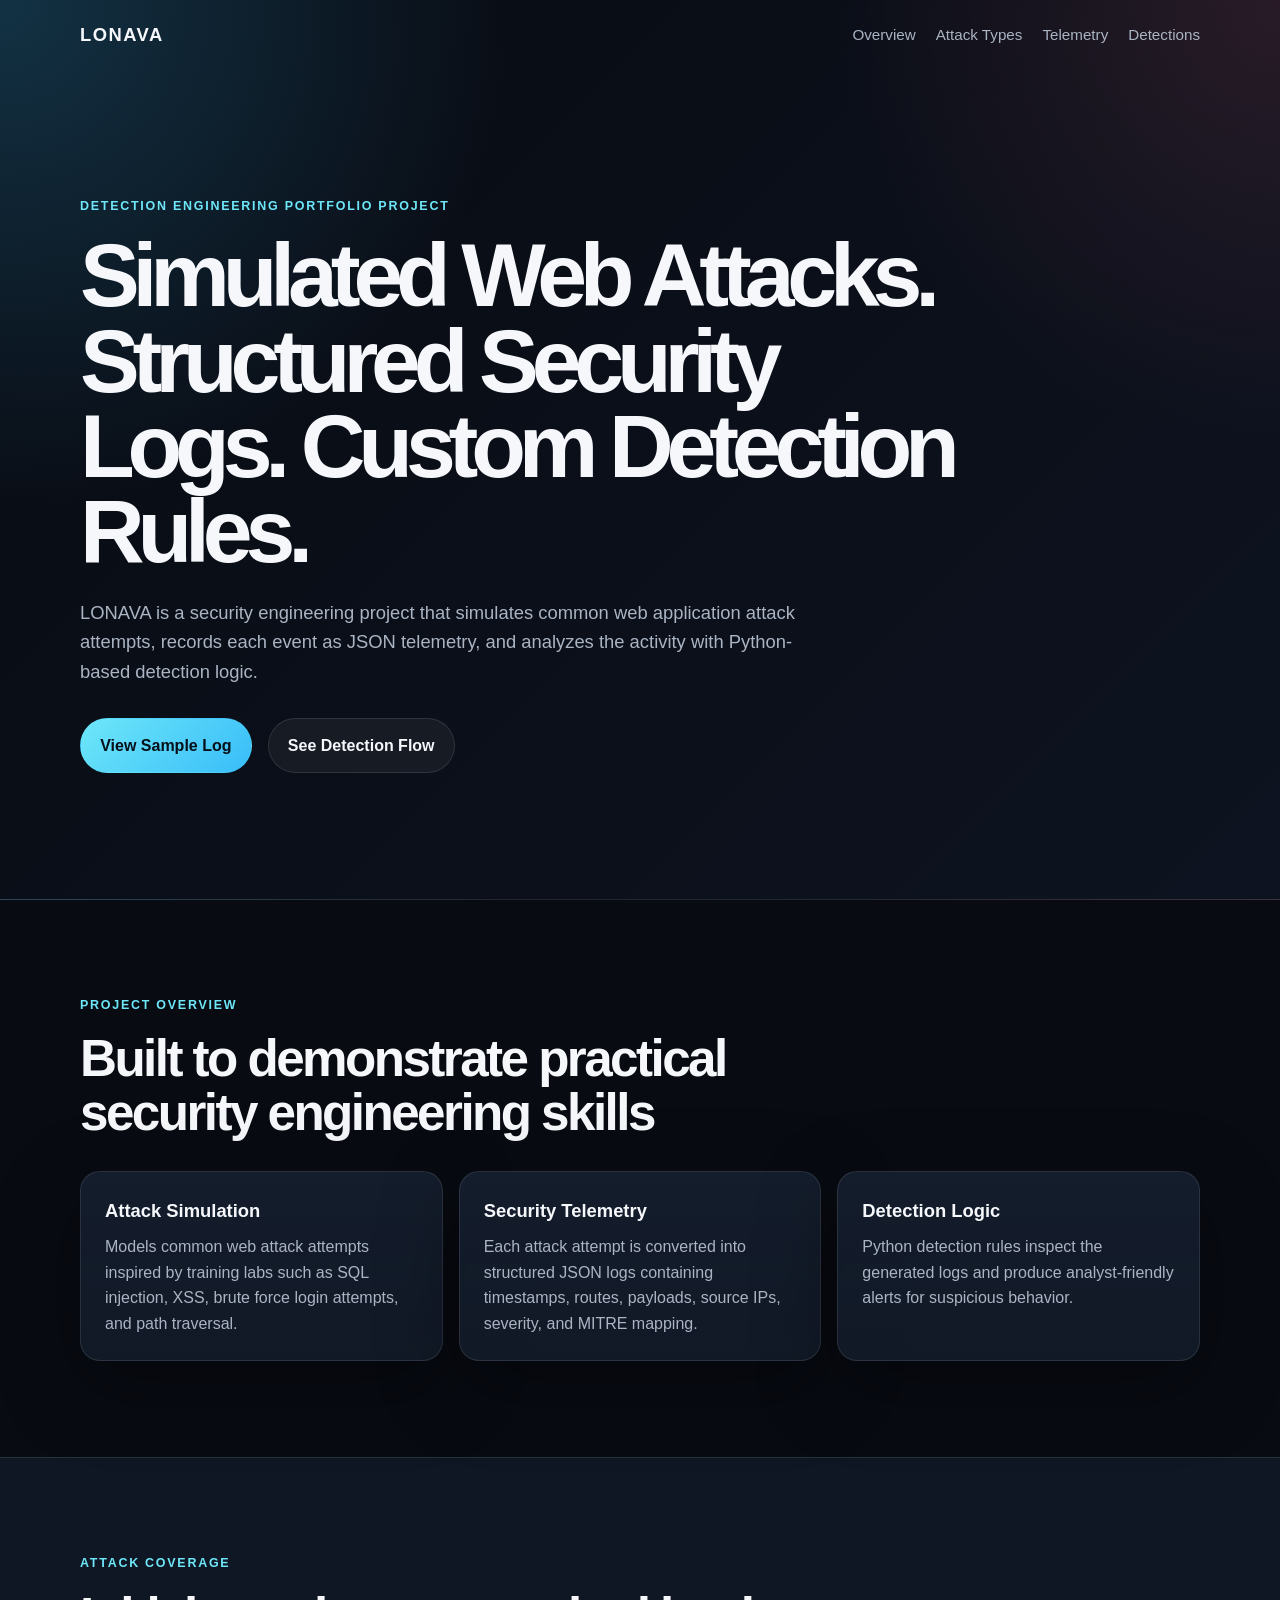
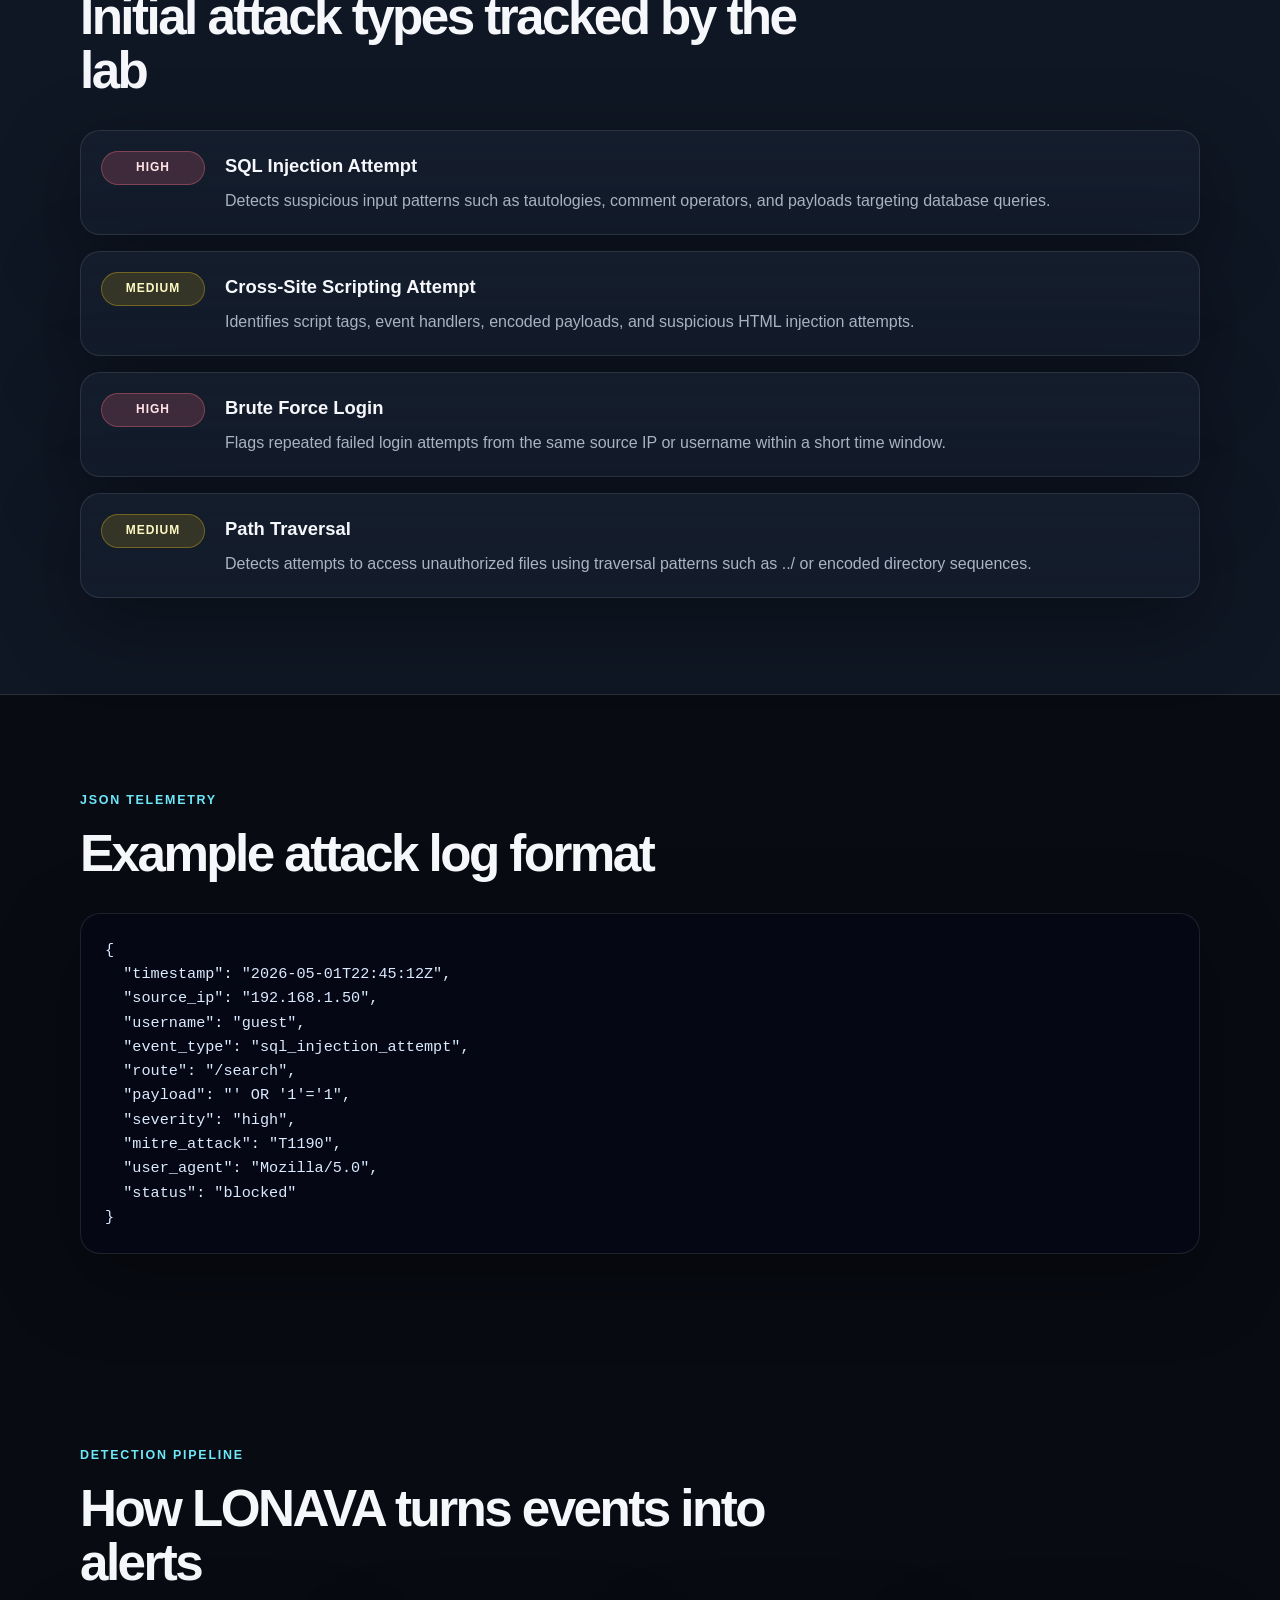
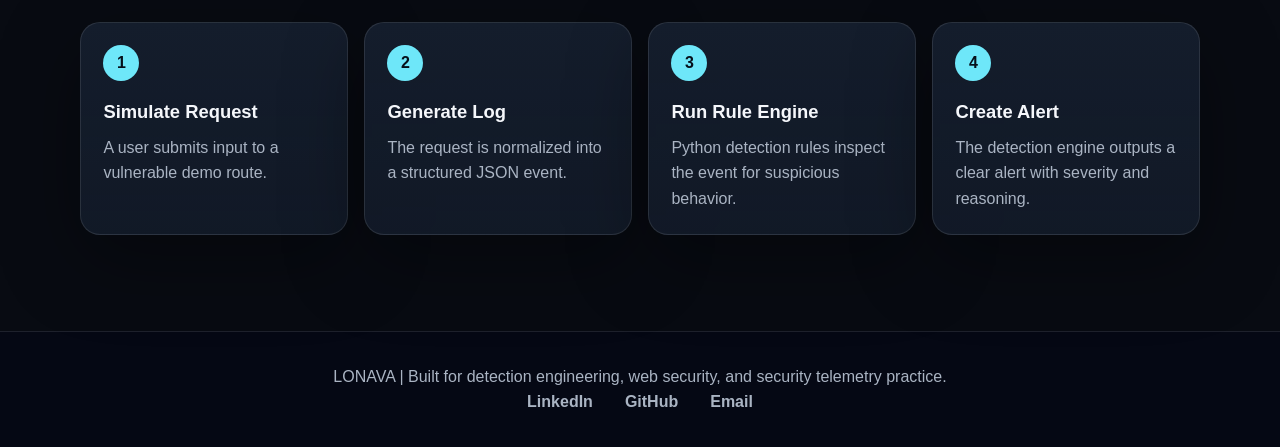
==== index.html @ 8aa750da "feat: Add attack vector page structure" ====
<!DOCTYPE html>
<html lang="en">
<head>
  <meta charset="UTF-8" />
  <meta name="viewport" content="width=device-width, initial-scale=1.0" />
  <title>LONAVA</title>
  <link rel="stylesheet" href="style.css" />
</head>
<body>
  <header class="site-header">
    <nav class="navbar">
      <div class="logo">LONAVA</div>
      <div class="nav-links">
        <a href="#overview">Overview</a>
        <div class="dropdown">
          <span class="dropdown-toggle">Attack Types</span>

          <div class="dropdown-menu">
            <a href="attacks/sql-injection.html">SQL Injection</a>
            <a href="attacks/xss.html">XSS</a>
            <a href="attacks/brute-force.html">Brute Force</a>
            <a href="attacks/path-traversal.html">Path Traversal</a>
          </div>
        </div>
        <a href="#telemetry">Telemetry</a>
        <a href="#detections">Detections</a>
      </div>
    </nav>

    <section class="hero">
      <p class="eyebrow">Detection Engineering Portfolio Project</p>
      <h1>Simulated Web Attacks. Structured Security Logs. Custom Detection Rules.</h1>
      <p class="hero-text">
        LONAVA is a security engineering project that simulates common web application attack attempts,
        records each event as JSON telemetry, and analyzes the activity with Python-based detection logic.
      </p>
      <div class="hero-buttons">
        <a class="button primary" href="#telemetry">View Sample Log</a>
        <a class="button secondary" href="#detections">See Detection Flow</a>
      </div>
    </section>
  </header>

  <main>
    <section id="overview" class="section">
      <div class="section-heading">
        <p class="eyebrow">Project Overview</p>
        <h2>Built to demonstrate practical security engineering skills</h2>
      </div>
      <div class="card-grid three-columns">
        <article class="card">
          <h3>Attack Simulation</h3>
          <p>Models common web attack attempts inspired by training labs such as SQL injection, XSS, brute force login attempts, and path traversal.</p>
        </article>
        <article class="card">
          <h3>Security Telemetry</h3>
          <p>Each attack attempt is converted into structured JSON logs containing timestamps, routes, payloads, source IPs, severity, and MITRE mapping.</p>
        </article>
        <article class="card">
          <h3>Detection Logic</h3>
          <p>Python detection rules inspect the generated logs and produce analyst-friendly alerts for suspicious behavior.</p>
        </article>
      </div>
    </section>

    <section id="attacks" class="section dark-section">
      <div class="section-heading">
        <p class="eyebrow">Attack Coverage</p>
        <h2>Initial attack types tracked by the lab</h2>
      </div>
      <div class="attack-list">
        <div class="attack-item">
          <span class="severity high">High</span>
          <div>
            <h3>SQL Injection Attempt</h3>
            <p>Detects suspicious input patterns such as tautologies, comment operators, and payloads targeting database queries.</p>
          </div>
        </div>
        <div class="attack-item">
          <span class="severity medium">Medium</span>
          <div>
            <h3>Cross-Site Scripting Attempt</h3>
            <p>Identifies script tags, event handlers, encoded payloads, and suspicious HTML injection attempts.</p>
          </div>
        </div>
        <div class="attack-item">
          <span class="severity high">High</span>
          <div>
            <h3>Brute Force Login</h3>
            <p>Flags repeated failed login attempts from the same source IP or username within a short time window.</p>
          </div>
        </div>
        <div class="attack-item">
          <span class="severity medium">Medium</span>
          <div>
            <h3>Path Traversal</h3>
            <p>Detects attempts to access unauthorized files using traversal patterns such as ../ or encoded directory sequences.</p>
          </div>
        </div>
      </div>
    </section>

    <section id="telemetry" class="section">
      <div class="section-heading">
        <p class="eyebrow">JSON Telemetry</p>
        <h2>Example attack log format</h2>
      </div>
      <pre class="code-block"><code>{
  "timestamp": "2026-05-01T22:45:12Z",
  "source_ip": "192.168.1.50",
  "username": "guest",
  "event_type": "sql_injection_attempt",
  "route": "/search",
  "payload": "' OR '1'='1",
  "severity": "high",
  "mitre_attack": "T1190",
  "user_agent": "Mozilla/5.0",
  "status": "blocked"
}</code></pre>
    </section>

    <section id="detections" class="section">
      <div class="section-heading">
        <p class="eyebrow">Detection Pipeline</p>
        <h2>How LONAVA turns events into alerts</h2>
      </div>
      <div class="pipeline">
        <div class="pipeline-step">
          <span>1</span>
          <h3>Simulate Request</h3>
          <p>A user submits input to a vulnerable demo route.</p>
        </div>
        <div class="pipeline-step">
          <span>2</span>
          <h3>Generate Log</h3>
          <p>The request is normalized into a structured JSON event.</p>
        </div>
        <div class="pipeline-step">
          <span>3</span>
          <h3>Run Rule Engine</h3>
          <p>Python detection rules inspect the event for suspicious behavior.</p>
        </div>
        <div class="pipeline-step">
          <span>4</span>
          <h3>Create Alert</h3>
          <p>The detection engine outputs a clear alert with severity and reasoning.</p>
        </div>
      </div>
    </section>
  </main>

  <footer class="footer">
    <p>LONAVA | Built for detection engineering, web security, and security telemetry practice.</p>

        <div class="footer-links">
      <a href="https://www.linkedin.com/in/pj-james/" target="_blank">LinkedIn</a>
      <a href="https://github.com/PJMSCode" target="_blank">GitHub</a>
      <a href="mailto:pjames.csec@gmial.com">Email</a>
  </footer>
</body>

</html>
---- style.css ----
/*
  LONAVA GitHub Pages Stylesheet
  This file controls the visual design for the static project website.
  Place this file in the same folder as index.html and name it style.css.
*/

:root {
  --bg-main: #080b12;
  --bg-section: #0f1724;
  --bg-card: #141d2c;
  --bg-card-soft: #192437;
  --text-main: #f5f7fb;
  --text-muted: #aab4c3;
  --accent: #6ee7f9;
  --accent-strong: #38bdf8;
  --danger: #fb7185;
  --warning: #facc15;
  --success: #4ade80;
  --border: rgba(255, 255, 255, 0.1);
  --shadow: 0 24px 80px rgba(0, 0, 0, 0.35);
}

* {
  box-sizing: border-box;
  margin: 0;
  padding: 0;
}

html {
  scroll-behavior: smooth;
}

body {
  font-family: Inter, Arial, sans-serif;
  background: var(--bg-main);
  color: var(--text-main);
  line-height: 1.6;
}

a {
  color: inherit;
  text-decoration: none;
}

.site-header {
  min-height: 100vh;
  background:
    radial-gradient(circle at top left, rgba(56, 189, 248, 0.22), transparent 32rem),
    radial-gradient(circle at top right, rgba(251, 113, 133, 0.12), transparent 28rem),
    linear-gradient(135deg, #080b12 0%, #0d1320 100%);
  border-bottom: 1px solid var(--border);
}

.navbar {
  width: min(1120px, calc(100% - 2rem));
  margin: 0 auto;
  padding: 1.25rem 0;
  display: flex;
  align-items: center;
  justify-content: space-between;
}

.logo {
  font-size: 1.15rem;
  font-weight: 800;
  letter-spacing: 0.08em;
}

.nav-links {
  display: flex;
  gap: 1.25rem;
  color: var(--text-muted);
  font-size: 0.95rem;
}

.nav-links a {
  transition: color 0.2s ease;
}

.nav-links a:hover {
  color: var(--accent);
}

/* Dropdown container */
.dropdown {
  position: relative;
  cursor: pointer;
}

/* The visible text */
.dropdown-toggle {
  color: var(--text-muted);
  font-size: 0.95rem;
  transition: color 0.2s ease;
}

.dropdown:hover .dropdown-toggle {
  color: var(--accent);
}

/* Hidden menu */
.dropdown-menu {
  position: absolute;
  top: 120%;
  left: 0;
  background: var(--bg-card);
  border: 1px solid var(--border);
  border-radius: 0.75rem;
  box-shadow: var(--shadow);
  padding: 0.5rem 0;
  min-width: 200px;

  opacity: 0;
  pointer-events: none;
  transform: translateY(10px);
  transition: all 0.2s ease;
}

/* Show on hover */
.dropdown:hover .dropdown-menu {
  opacity: 1;
  pointer-events: auto;
  transform: translateY(0);
}

/* Links inside dropdown */
.dropdown-menu a {
  display: block;
  padding: 0.6rem 1rem;
  color: var(--text-muted);
  transition: background 0.2s ease, color 0.2s ease;
}

.dropdown-menu a:hover {
  background: var(--bg-card-soft);
  color: var(--accent);
}

.hero {
  width: min(1120px, calc(100% - 2rem));
  margin: 0 auto;
  padding: 8rem 0 6rem;
}

.eyebrow {
  color: var(--accent);
  font-weight: 700;
  text-transform: uppercase;
  letter-spacing: 0.14em;
  font-size: 0.78rem;
  margin-bottom: 1rem;
}

h1 {
  max-width: 900px;
  font-size: clamp(2.7rem, 7vw, 5.8rem);
  line-height: 0.95;
  letter-spacing: -0.08em;
  margin-bottom: 1.5rem;
}

h2 {
  font-size: clamp(2rem, 4vw, 3.2rem);
  line-height: 1.05;
  letter-spacing: -0.05em;
}

h3 {
  font-size: 1.15rem;
  margin-bottom: 0.5rem;
}

.hero-text {
  max-width: 720px;
  color: var(--text-muted);
  font-size: 1.15rem;
  margin-bottom: 2rem;
}

.hero-buttons {
  display: flex;
  flex-wrap: wrap;
  gap: 1rem;
}

.button {
  display: inline-flex;
  align-items: center;
  justify-content: center;
  min-height: 3rem;
  padding: 0.85rem 1.2rem;
  border-radius: 999px;
  font-weight: 700;
  border: 1px solid var(--border);
  transition: transform 0.2s ease, border-color 0.2s ease, background 0.2s ease;
}

.button:hover {
  transform: translateY(-2px);
}

.button.primary {
  color: #06101a;
  background: linear-gradient(135deg, var(--accent), var(--accent-strong));
  border-color: transparent;
}

.button.secondary {
  color: var(--text-main);
  background: rgba(255, 255, 255, 0.05);
}

.section {
  width: min(1120px, calc(100% - 2rem));
  margin: 0 auto;
  padding: 6rem 0;
}

.dark-section {
  width: 100%;
  padding-left: max(1rem, calc((100% - 1120px) / 2));
  padding-right: max(1rem, calc((100% - 1120px) / 2));
  background: var(--bg-section);
  border-top: 1px solid var(--border);
  border-bottom: 1px solid var(--border);
}

.section-heading {
  max-width: 760px;
  margin-bottom: 2rem;
}

.card-grid {
  display: grid;
  gap: 1rem;
}

.three-columns {
  grid-template-columns: repeat(3, 1fr);
}

.card,
.attack-item,
.pipeline-step,
.code-block {
  background: linear-gradient(180deg, var(--bg-card), rgba(20, 29, 44, 0.8));
  border: 1px solid var(--border);
  border-radius: 1.25rem;
  box-shadow: var(--shadow);
}

.card {
  padding: 1.5rem;
}

.card p,
.attack-item p,
.pipeline-step p {
  color: var(--text-muted);
}

.attack-list {
  display: grid;
  gap: 1rem;
}

.attack-item {
  display: grid;
  grid-template-columns: 6.5rem 1fr;
  gap: 1.25rem;
  align-items: start;
  padding: 1.25rem;
}

.severity {
  display: inline-flex;
  align-items: center;
  justify-content: center;
  border-radius: 999px;
  padding: 0.4rem 0.75rem;
  font-size: 0.75rem;
  font-weight: 800;
  text-transform: uppercase;
  letter-spacing: 0.08em;
}

.severity.high {
  color: #ffe4e6;
  background: rgba(251, 113, 133, 0.18);
  border: 1px solid rgba(251, 113, 133, 0.35);
}

.severity.medium {
  color: #fef9c3;
  background: rgba(250, 204, 21, 0.14);
  border: 1px solid rgba(250, 204, 21, 0.32);
}

.code-block {
  overflow-x: auto;
  padding: 1.5rem;
  color: #dbeafe;
  background: #050814;
}

.code-block code {
  font-family: Consolas, Monaco, monospace;
  font-size: 0.95rem;
}

.pipeline {
  display: grid;
  grid-template-columns: repeat(4, 1fr);
  gap: 1rem;
}

.pipeline-step {
  padding: 1.4rem;
}

.pipeline-step span {
  display: inline-flex;
  align-items: center;
  justify-content: center;
  width: 2.25rem;
  height: 2.25rem;
  margin-bottom: 1rem;
  border-radius: 50%;
  color: #06101a;
  background: var(--accent);
  font-weight: 900;
}

.footer {
  border-top: 1px solid var(--border);
  color: var(--text-muted);
  text-align: center;
  padding: 2rem 1rem;
  background: #050814;
}

.footer-content {
  display: flex;
  flex-direction: column;
  align-items: center;
  justify-content: center;
  gap: 1rem;
}

.footer-links {
  display: flex;
  text-align: center;
  justify-content: center;
  align-items: center;
  gap: 2rem;
  width: 100%;
}

.footer-links a {
  color: var(--text-muted);
  font-weight: 600;
  transition: color 0.2s ease;
}

.footer-links a:hover {
  color: var(--accent);
}

@media (max-width: 900px) {
  .three-columns,
  .pipeline {
    grid-template-columns: 1fr 1fr;
  }

  .hero {
    padding-top: 5rem;
  }
}

@media (max-width: 640px) {
  .navbar {
    align-items: flex-start;
    flex-direction: column;
    gap: 1rem;
  }

  .nav-links {
    flex-wrap: wrap;
  }

  .three-columns,
  .pipeline {
    grid-template-columns: 1fr;
  }

  .attack-item {
    grid-template-columns: 1fr;
  }

  h1 {
    letter-spacing: -0.05em;
  }
}
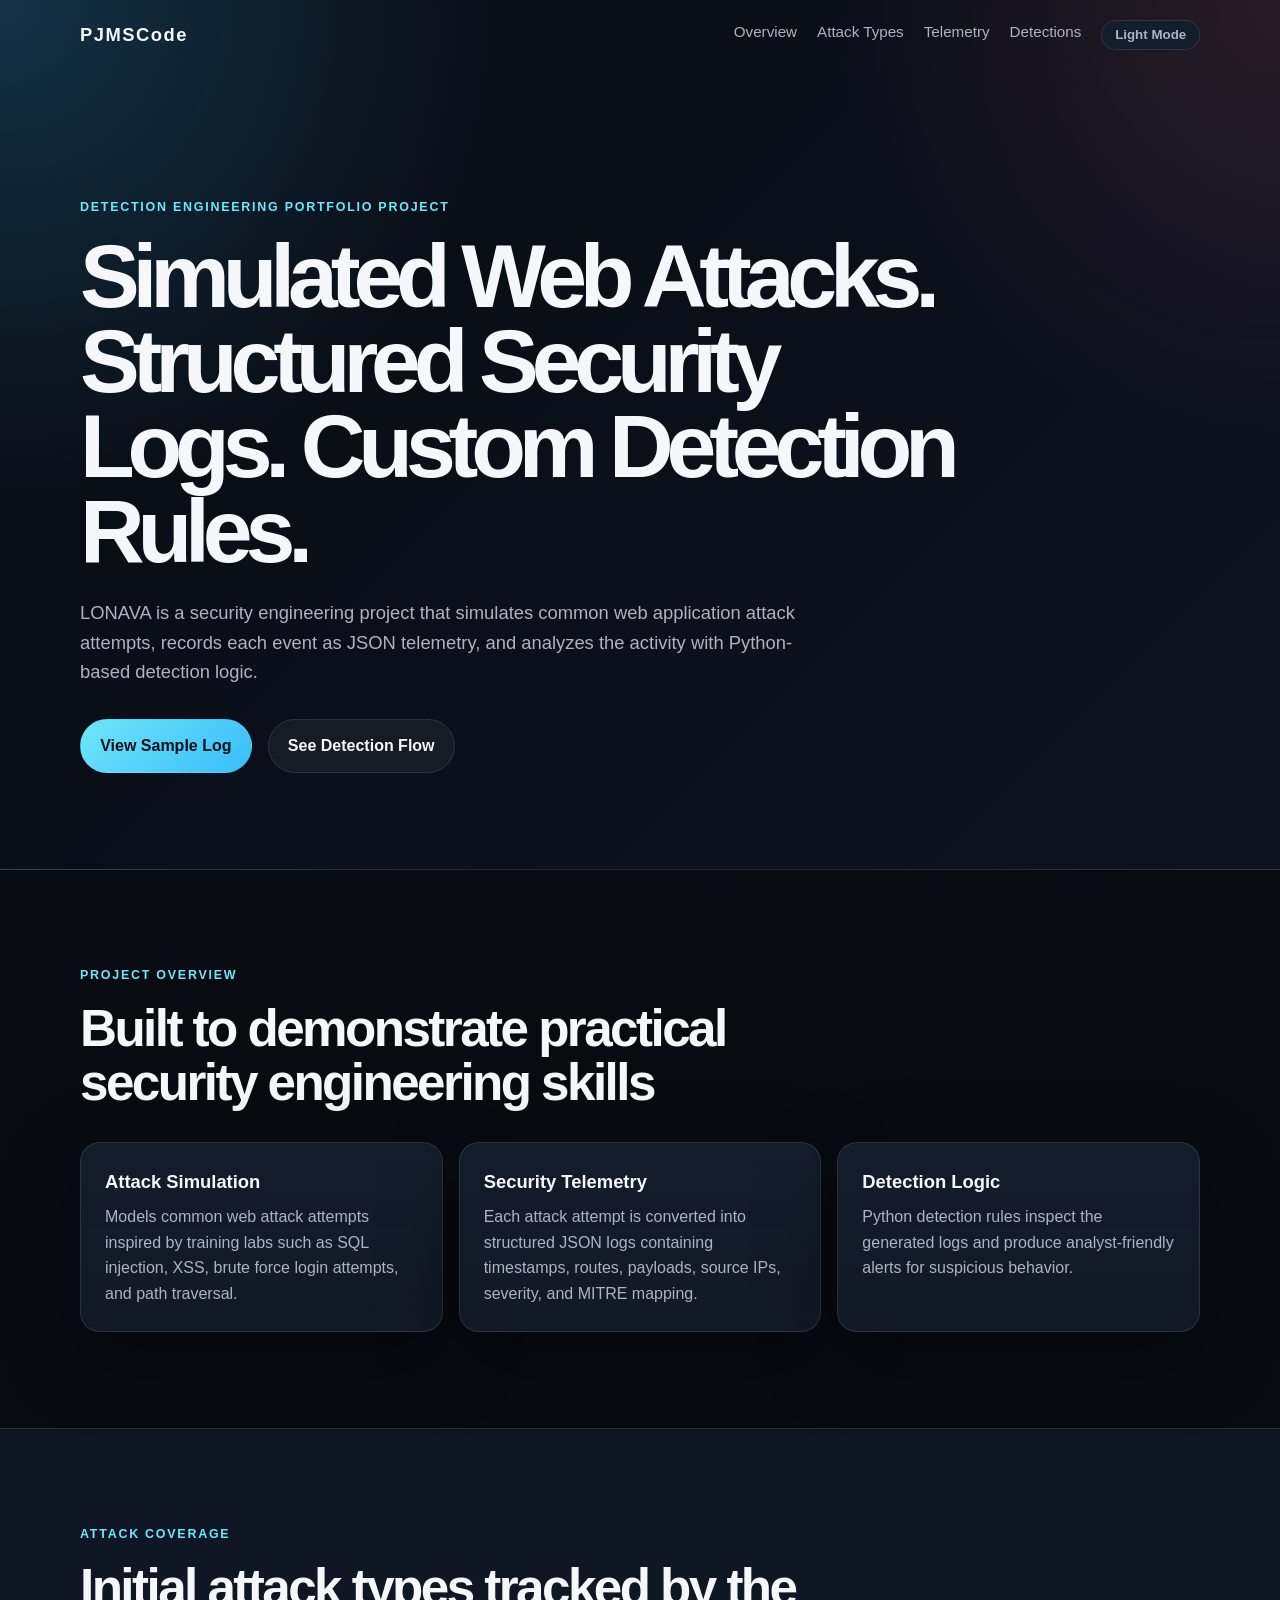
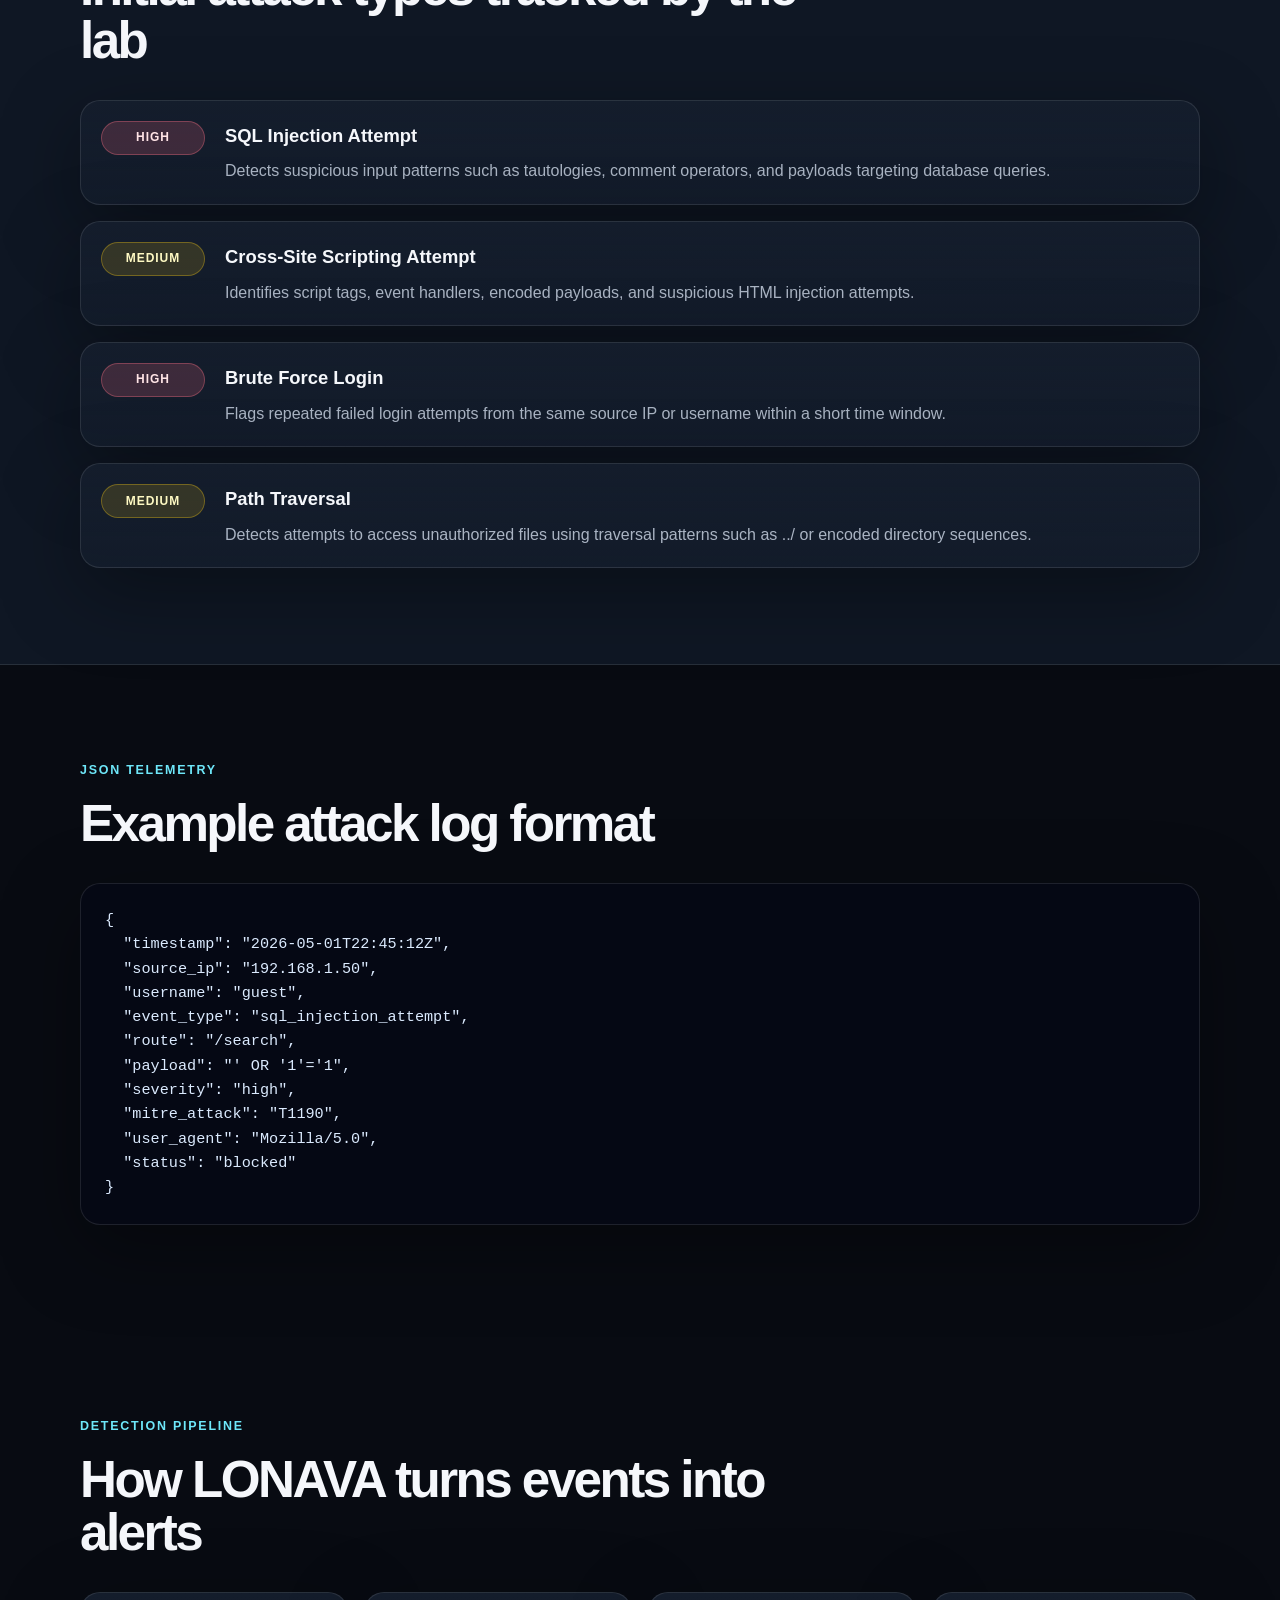
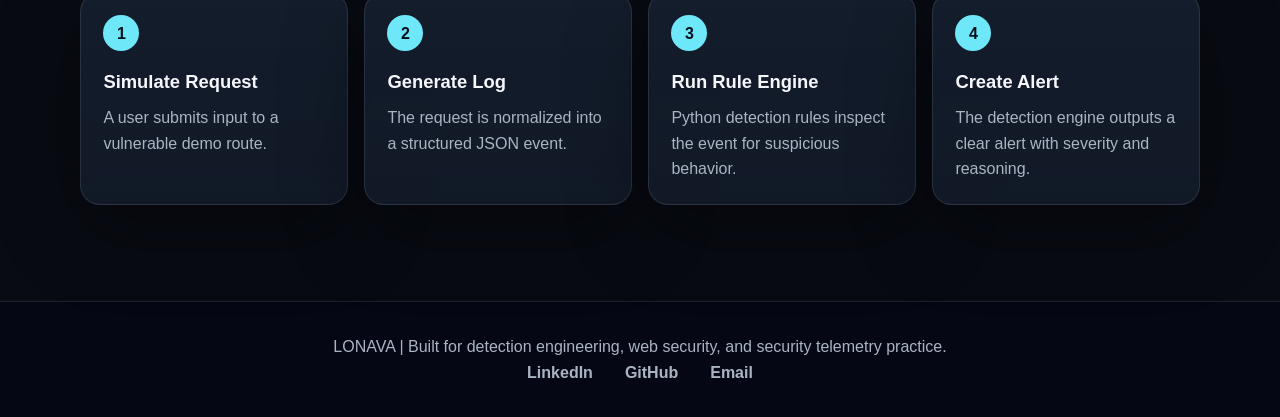
==== commit edd13df2: "Feat: light mode added fix: name change" ====
--- a/index.html
+++ b/index.html
@@ -3,13 +3,13 @@
 <head>
   <meta charset="UTF-8" />
   <meta name="viewport" content="width=device-width, initial-scale=1.0" />
-  <title>LONAVA</title>
+  <title>PJMSCode</title>
   <link rel="stylesheet" href="style.css" />
 </head>
 <body>
   <header class="site-header">
     <nav class="navbar">
-      <div class="logo">LONAVA</div>
+      <div class="logo">PJMSCode</div>
       <div class="nav-links">
         <a href="#overview">Overview</a>
         <div class="dropdown">
@@ -24,6 +24,10 @@
         </div>
         <a href="#telemetry">Telemetry</a>
         <a href="#detections">Detections</a>
+
+        <button id="theme-toggle" class="theme-toggle" type="button">
+          Light Mode
+        </button>
       </div>
     </nav>
 
@@ -157,6 +161,8 @@
       <a href="https://github.com/PJMSCode" target="_blank">GitHub</a>
       <a href="mailto:pjames.csec@gmial.com">Email</a>
   </footer>
+
+  <script src="js/theme-toggle.js"></script>
 </body>
 
 </html>
--- a/style.css
+++ b/style.css
@@ -43,7 +43,6 @@
 }
 
 .site-header {
-  min-height: 100vh;
   background:
     radial-gradient(circle at top left, rgba(56, 189, 248, 0.22), transparent 32rem),
     radial-gradient(circle at top right, rgba(251, 113, 133, 0.12), transparent 28rem),
@@ -134,6 +133,132 @@
 .dropdown-menu a:hover {
   background: var(--bg-card-soft);
   color: var(--accent);
+}
+
+.lab-form {
+  margin-top: 1.5rem;
+}
+
+.lab-form label {
+  display: block;
+  margin-bottom: 0.5rem;
+  color: var(--text-main);
+  font-weight: 700;
+}
+
+.lab-input-row {
+  display: flex;
+  gap: 1rem;
+}
+
+.lab-input-row input {
+  flex: 1;
+  padding: 0.9rem 1rem;
+  border-radius: 999px;
+  border: 1px solid var(--border);
+  background: #050814;
+  color: var(--text-main);
+}
+
+.lab-results {
+  display: grid;
+  grid-template-columns: 1fr 1.4fr;
+  gap: 1rem;
+  margin-top: 1.5rem;
+}
+
+.result-card {
+  padding: 1.25rem;
+  border: 1px solid var(--border);
+  border-radius: 1rem;
+  background: var(--bg-card);
+}
+
+.lab-results {
+  display: flex;
+  flex-direction: column;
+  gap: 1rem;
+  margin-top: 1.5rem;
+}
+
+.result-card {
+  padding: 1.25rem;
+  border: 1px solid var(--border);
+  border-radius: 1rem;
+  background: var(--bg-card);
+}
+
+.result-card:first-child {
+  max-height: 32rem;
+  overflow-y: auto;
+}
+
+.fake-query {
+  margin: 1rem 0;
+  padding: 0.85rem 1rem;
+  border-radius: 0.75rem;
+  background: #050814;
+  color: #dbeafe;
+  font-family: Consolas, Monaco, monospace;
+  font-size: 0.9rem;
+  overflow-x: auto;
+}
+
+.sql-output {
+  margin-top: 1rem;
+  overflow-x: auto;
+}
+
+.sql-table-name {
+  color: var(--accent);
+  font-weight: 700;
+  margin-bottom: 0.5rem;
+}
+
+.sql-output table {
+  width: 100%;
+  border-collapse: collapse;
+  font-size: 0.9rem;
+}
+
+.sql-output th,
+.sql-output td {
+  padding: 0.75rem;
+  border: 1px solid var(--border);
+  text-align: left;
+}
+
+.sql-output th {
+  color: var(--accent);
+  background: #050814;
+}
+
+.sql-output td {
+  color: var(--text-muted);
+}
+
+.vulnerable-response {
+  padding: 1rem;
+  border: 1px solid rgba(251, 113, 133, 0.35);
+  border-radius: 1rem;
+  background: rgba(251, 113, 133, 0.08);
+}
+
+.vulnerable-response h3 {
+  color: var(--danger);
+}
+
+.mini-code {
+  margin-top: 0.75rem;
+  box-shadow: none;
+}
+
+@media (max-width: 700px) {
+  .lab-input-row,
+  .lab-results {
+    grid-template-columns: 1fr;
+    flex-direction: column;
+  }
 }
 
 .hero {
@@ -271,6 +396,7 @@
   align-items: start;
   padding: 1.25rem;
 }
+
 
 .severity {
   display: inline-flex;
@@ -366,6 +492,39 @@
   color: var(--accent);
 }
 
+.interactive-log {
+  display: grid;
+  grid-template-columns: 1.4fr 1fr;
+  gap: 1rem;
+}
+
+.log-field {
+  color: var(--accent);
+  cursor: pointer;
+  transition: color 0.2s ease;
+}
+
+.log-field:hover {
+  color: white;
+}
+
+.log-explainer {
+  padding: 1rem;
+  border: 1px solid var(--border);
+  border-radius: 1rem;
+  background: var(--bg-card);
+}
+
+.log-explainer h3 {
+  margin-bottom: 0.5rem;
+}
+
+@media (max-width: 800px) {
+  .interactive-log {
+    grid-template-columns: 1fr;
+  }
+}
+
 @media (max-width: 900px) {
   .three-columns,
   .pipeline {
@@ -401,3 +560,31 @@
     letter-spacing: -0.05em;
   }
 }
+
+
+body.light-mode {
+  --bg-main: #f5f7fb;
+  --bg-section: #eaf0f8;
+  --bg-card: #ffffff;
+  --bg-card-soft: #edf3fb;
+  --text-main: #0f1724;
+  --text-muted: #425166;
+  --border: rgba(15, 23, 36, 0.14);
+  --shadow: 0 18px 60px rgba(15, 23, 36, 0.12);
+}
+
+.theme-toggle {
+  border: 1px solid var(--border);
+  border-radius: 999px;
+  padding: 0.4rem 0.8rem;
+  background: var(--bg-card);
+  color: var(--text-muted);
+  font-weight: 700;
+  cursor: pointer;
+  transition: color 0.2s ease, background 0.2s ease, transform 0.2s ease;
+}
+
+.theme-toggle:hover {
+  color: var(--accent);
+  transform: translateY(-1px);
+}
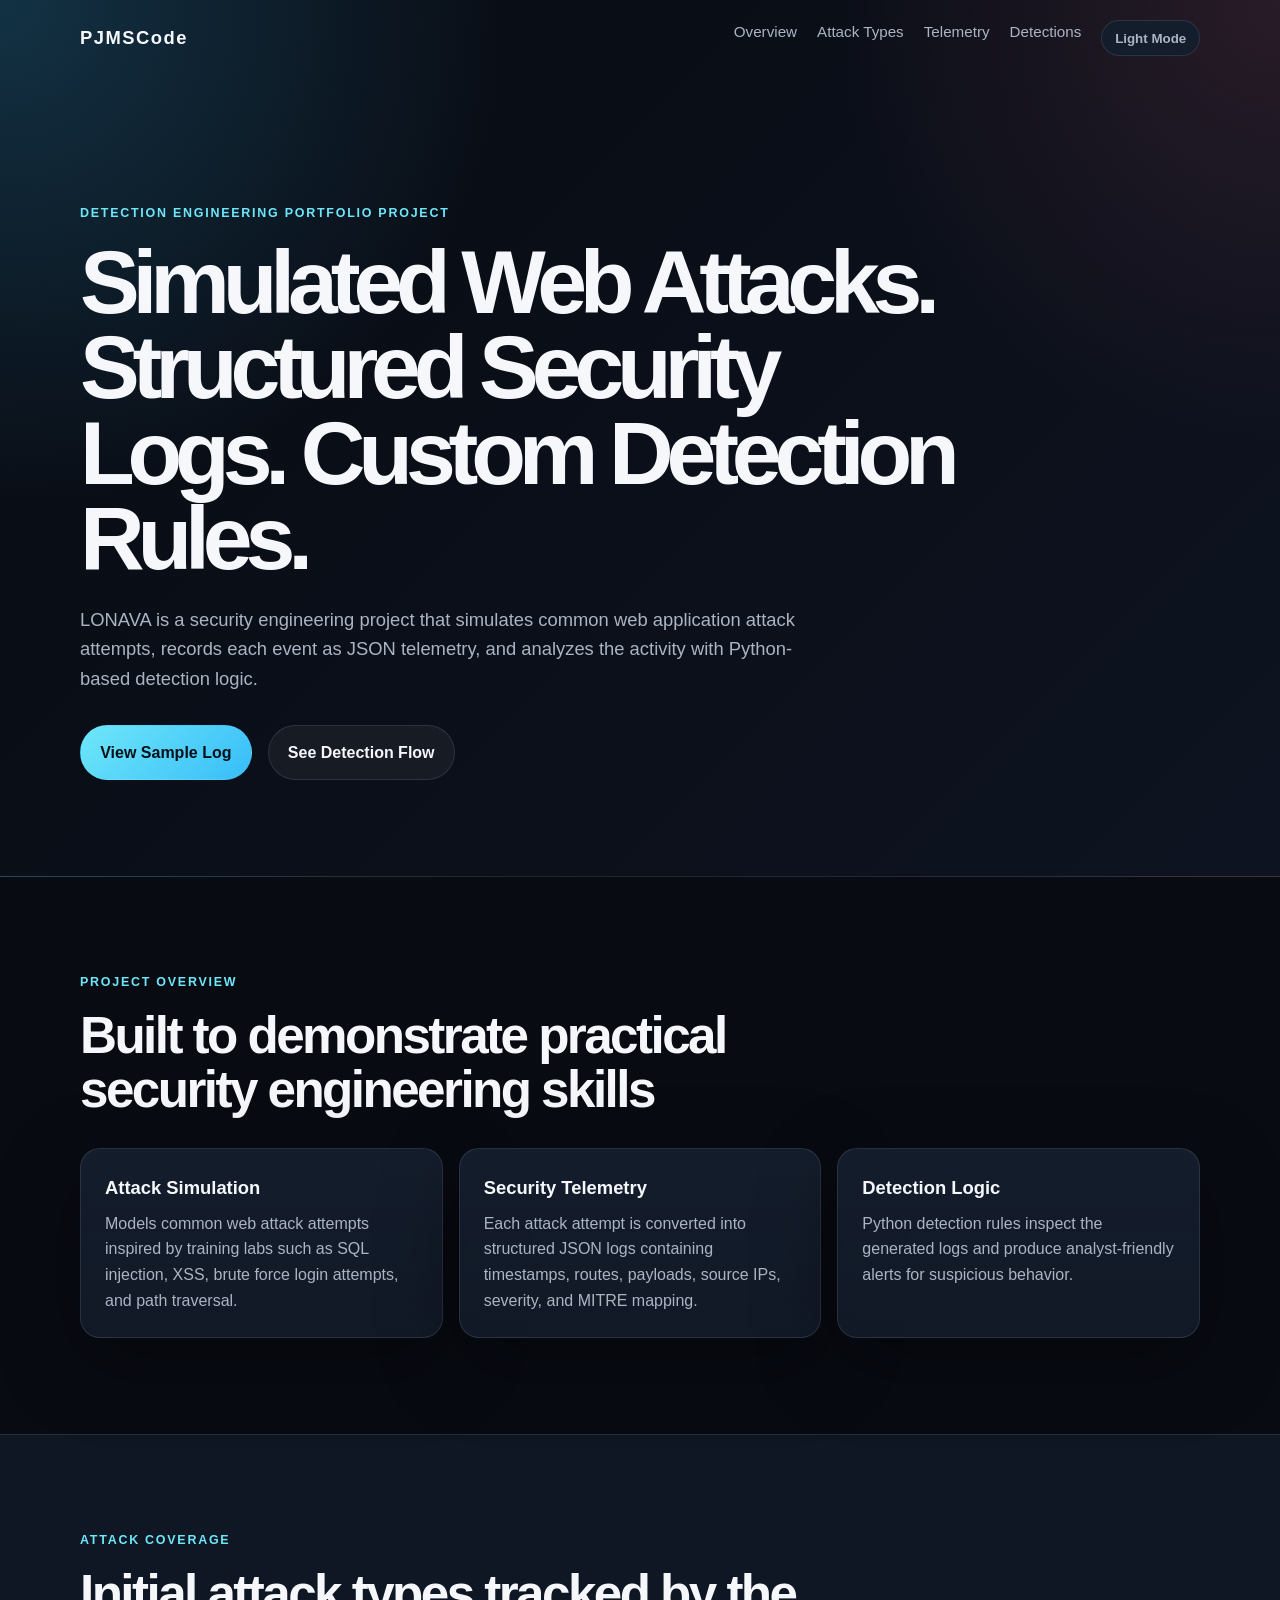
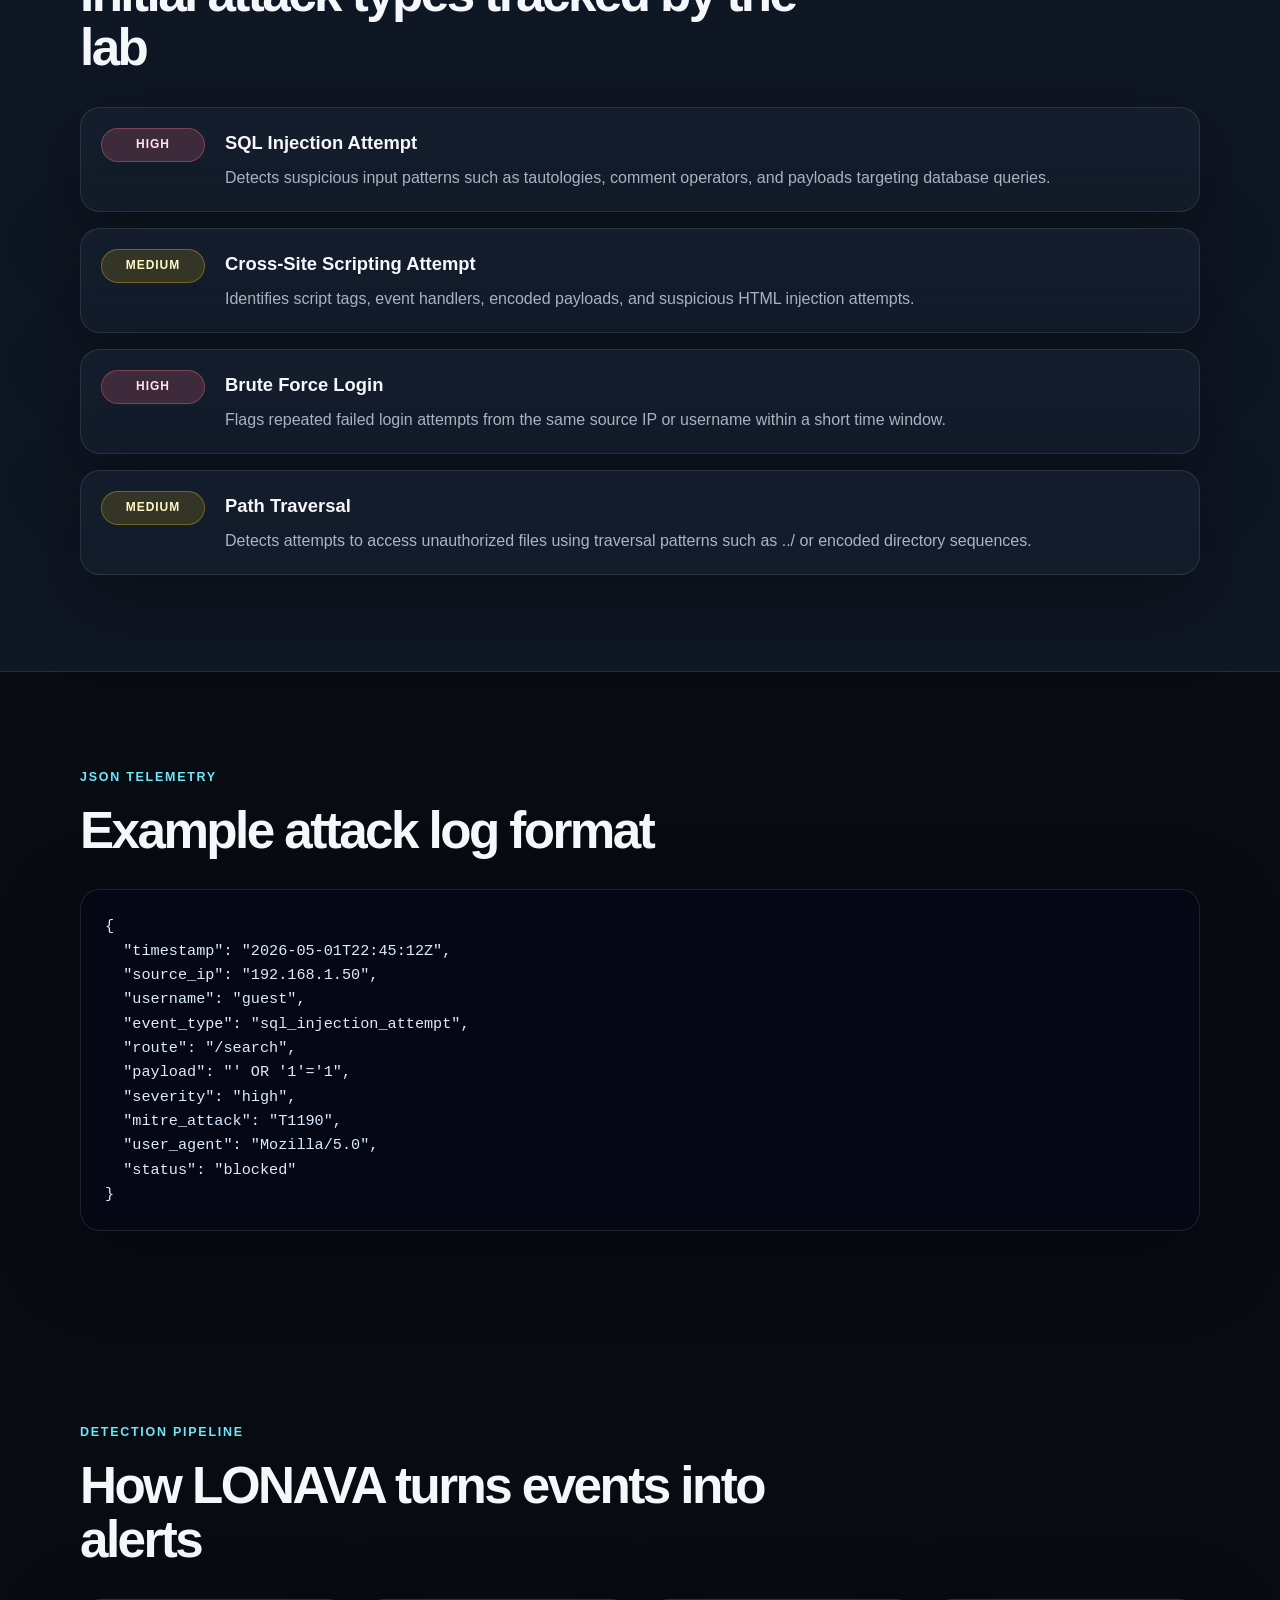
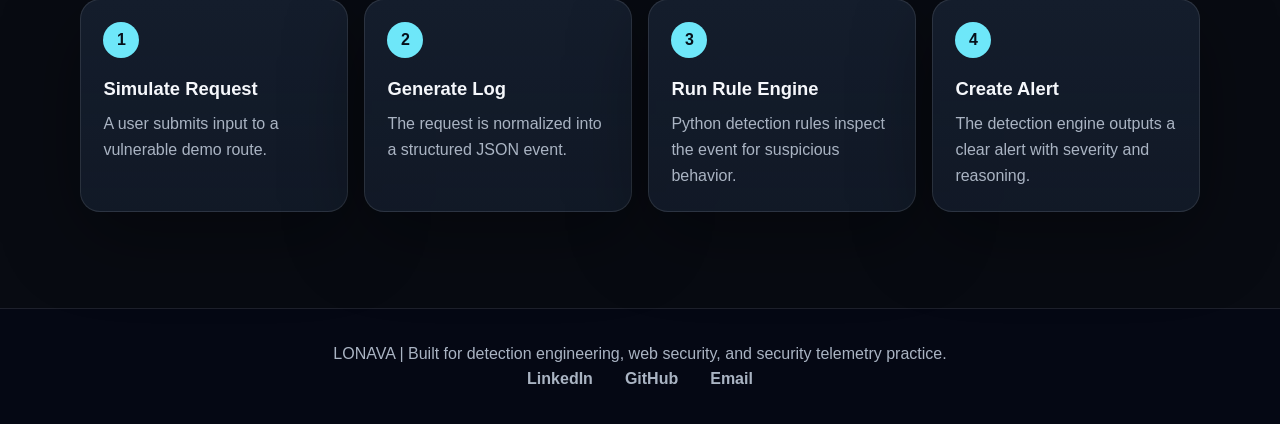
==== commit 6302de1b: "fix: finally fixed Attack Types Dropdown" ====
--- a/index.html
+++ b/index.html
@@ -13,7 +13,7 @@
       <div class="nav-links">
         <a href="#overview">Overview</a>
         <div class="dropdown">
-          <span class="dropdown-toggle">Attack Types</span>
+          <button class="dropdown-toggle" type="button">Attack Types</button>
 
           <div class="dropdown-menu">
             <a href="attacks/sql-injection.html">SQL Injection</a>
--- a/style.css
+++ b/style.css
@@ -1,5 +1,5 @@
 /*
-  LONAVA GitHub Pages Stylesheet
+  PJMSCode GitHub Pages Stylesheet
   This file controls the visual design for the static project website.
   Place this file in the same folder as index.html and name it style.css.
 */
@@ -12,6 +12,7 @@
   --text-main: #f5f7fb;
   --text-muted: #aab4c3;
   --accent: #6ee7f9;
+  --lightmode-accent: #007485;
   --accent-strong: #38bdf8;
   --danger: #fb7185;
   --warning: #facc15;
@@ -84,6 +85,7 @@
 .dropdown {
   position: relative;
   cursor: pointer;
+  padding-bottom: 0.75rem;
 }
 
 /* The visible text */
@@ -100,7 +102,7 @@
 /* Hidden menu */
 .dropdown-menu {
   position: absolute;
-  top: 120%;
+  top: 100%;
   left: 0;
   background: var(--bg-card);
   border: 1px solid var(--border);
@@ -108,16 +110,21 @@
   box-shadow: var(--shadow);
   padding: 0.5rem 0;
   min-width: 200px;
+  z-index: 1000;
 
   opacity: 0;
+  visibility: hidden;
   pointer-events: none;
-  transform: translateY(10px);
-  transition: all 0.2s ease;
-}
+  transform: translateY(6px);
+  transition: opacity 0.2s ease, transform 0.2s ease, visibility 0.2s ease;
+}
+
 
 /* Show on hover */
-.dropdown:hover .dropdown-menu {
+.dropdown:hover .dropdown-menu,
+.dropdown:focus-within .dropdown-menu {
   opacity: 1;
+  visibility: visible;
   pointer-events: auto;
   transform: translateY(0);
 }
@@ -130,11 +137,17 @@
   transition: background 0.2s ease, color 0.2s ease;
 }
 
-.dropdown-menu a:hover {
-  background: var(--bg-card-soft);
-  color: var(--accent);
-}
-
+.dropdown-toggle {
+  border: none;
+  background: transparent;
+  color: var(--text-muted);
+  font: inherit;
+  cursor: pointer;
+}
+
+.dropdown-toggle:hover {
+  color: var(--accent);
+}
 .lab-form {
   margin-top: 1.5rem;
 }
@@ -562,6 +575,39 @@
 }
 
 
+
+/* Light mode overrides */
+body.light-mode .site-header {
+  background:
+    radial-gradient(circle at top left, rgba(56, 189, 248, 0.12), transparent 32rem),
+    radial-gradient(circle at top right, rgba(251, 113, 133, 0.08), transparent 28rem),
+    linear-gradient(135deg, #f5f7fb 0%, #eaf0f8 100%);
+  border-bottom: 1px solid var(--border);
+}
+
+body.light-mode .card,
+body.light-mode .attack-item,
+body.light-mode .pipeline-step,
+body.light-mode .code-block {
+  background: linear-gradient(180deg, #ffffff, #f5f7fb);
+  border: 1px solid var(--border);
+  box-shadow: var(--shadow);
+}
+
+body.light-mode .eyebrow,
+body.light-mode .sql-table-name{
+ color: #33aabb;
+}
+
+body.light-mode .log-field {
+  color: var(--lightmode-accent);
+  cursor: pointer;
+  transition: color 0.2s ease;
+}
+
+body.light-mode .code-block {
+  color: #050814;
+}
 body.light-mode {
   --bg-main: #f5f7fb;
   --bg-section: #eaf0f8;
@@ -573,6 +619,46 @@
   --shadow: 0 18px 60px rgba(15, 23, 36, 0.12);
 }
 
+body.light-mode .footer {
+  background: linear-gradient(180deg, #eaf0f8, #f5f7fb);
+  color: var(--text-muted);
+  border-top: 1px solid var(--border);
+}
+
+body.light-mode .footer-links a:hover {
+  color: var(--lightmode-accent);
+}
+
+
+body.light-mode .severity.medium {
+  color: #5b5000;
+  background: rgba(250, 204, 21, 0.14);
+  border: 1px solid rgba(250, 204, 21, 0.32);
+}
+
+body.light-mode .severity.high {
+  color: #610000;
+  background: rgba(251, 113, 133, 0.18);
+  border: 1px solid rgba(251, 113, 133, 0.35);
+}
+
+body.light-mode .lab-input-row input {
+  background: #ffffff;
+  color: var(--text-main);
+  border: 1px solid var(--border);
+}
+
+body.light-mode .fake-query {
+  background: #f1f5f9;
+  color: #0f1724;
+  border: 1px solid var(--border);
+}
+
+body.light-mode .sql-output th {
+  color: var(--lightmode-accent);
+  background: #f1f5f9;
+}
+
 .theme-toggle {
   border: 1px solid var(--border);
   border-radius: 999px;
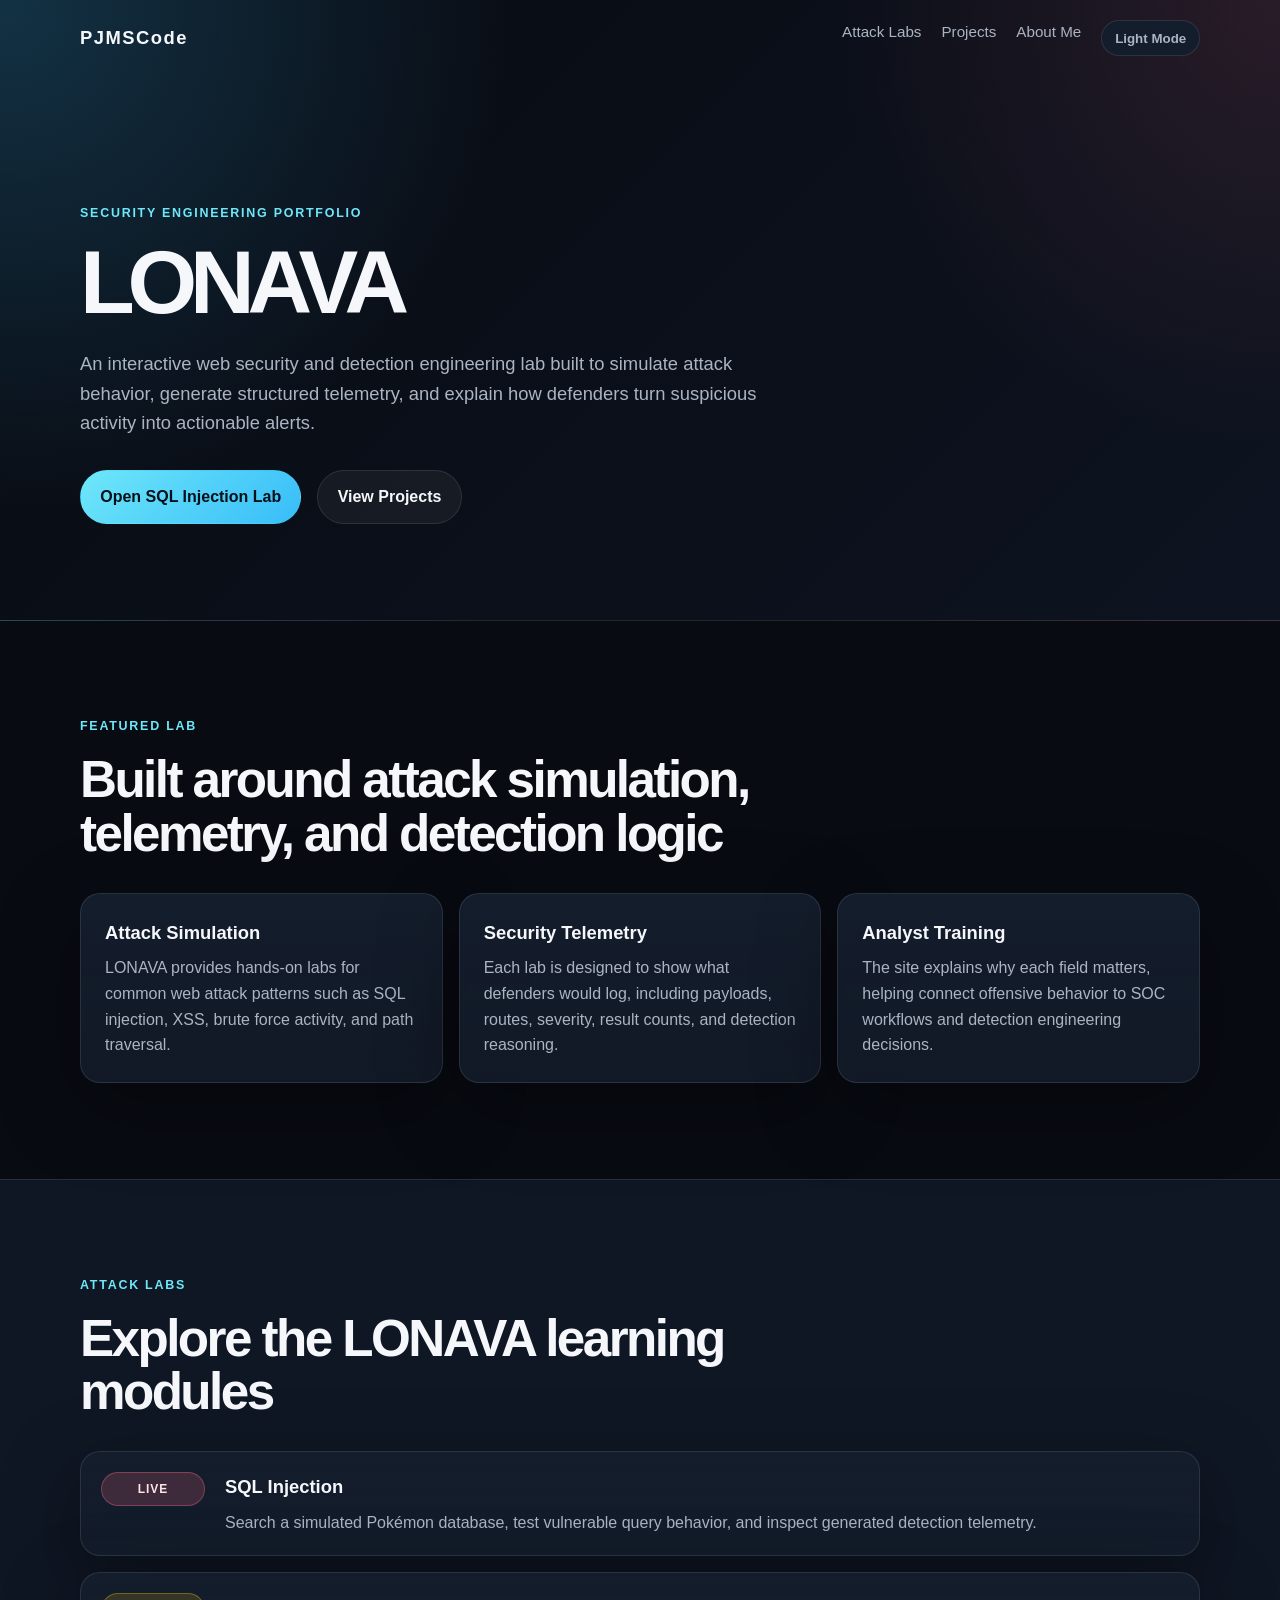
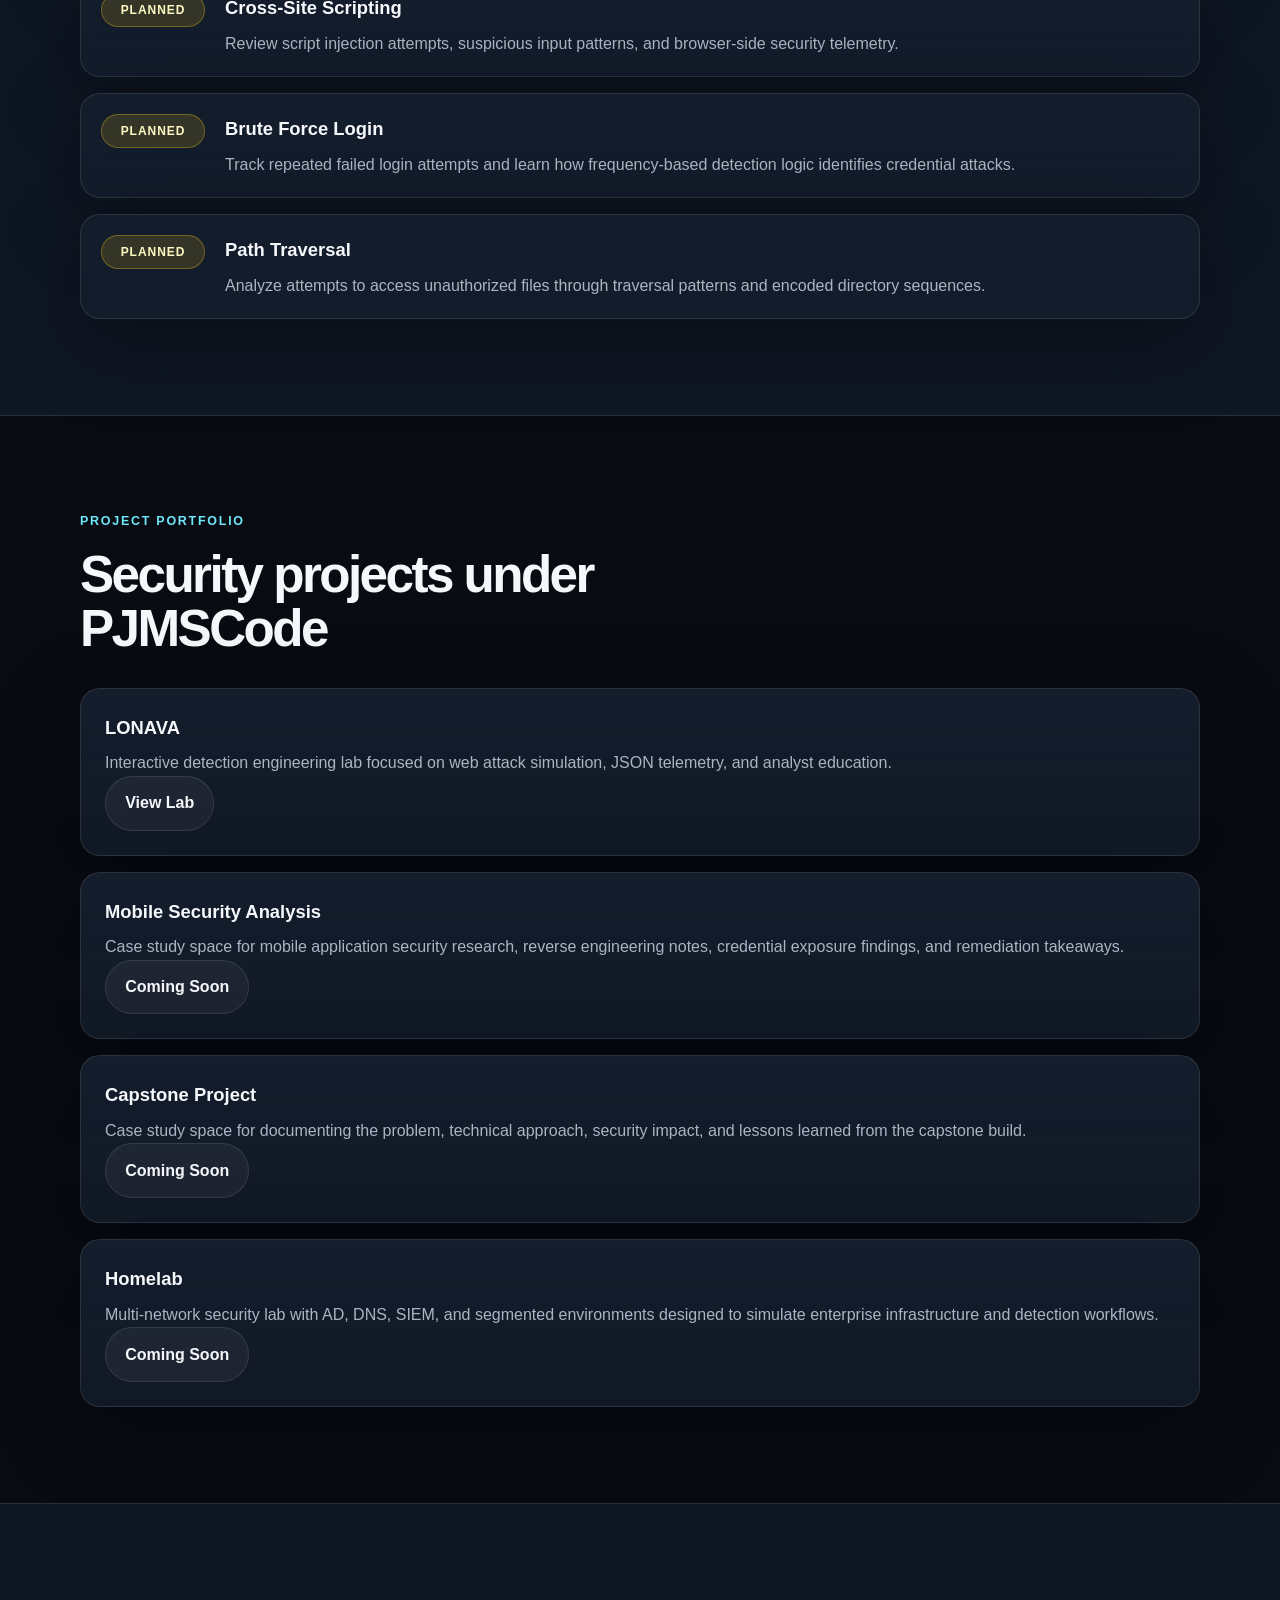
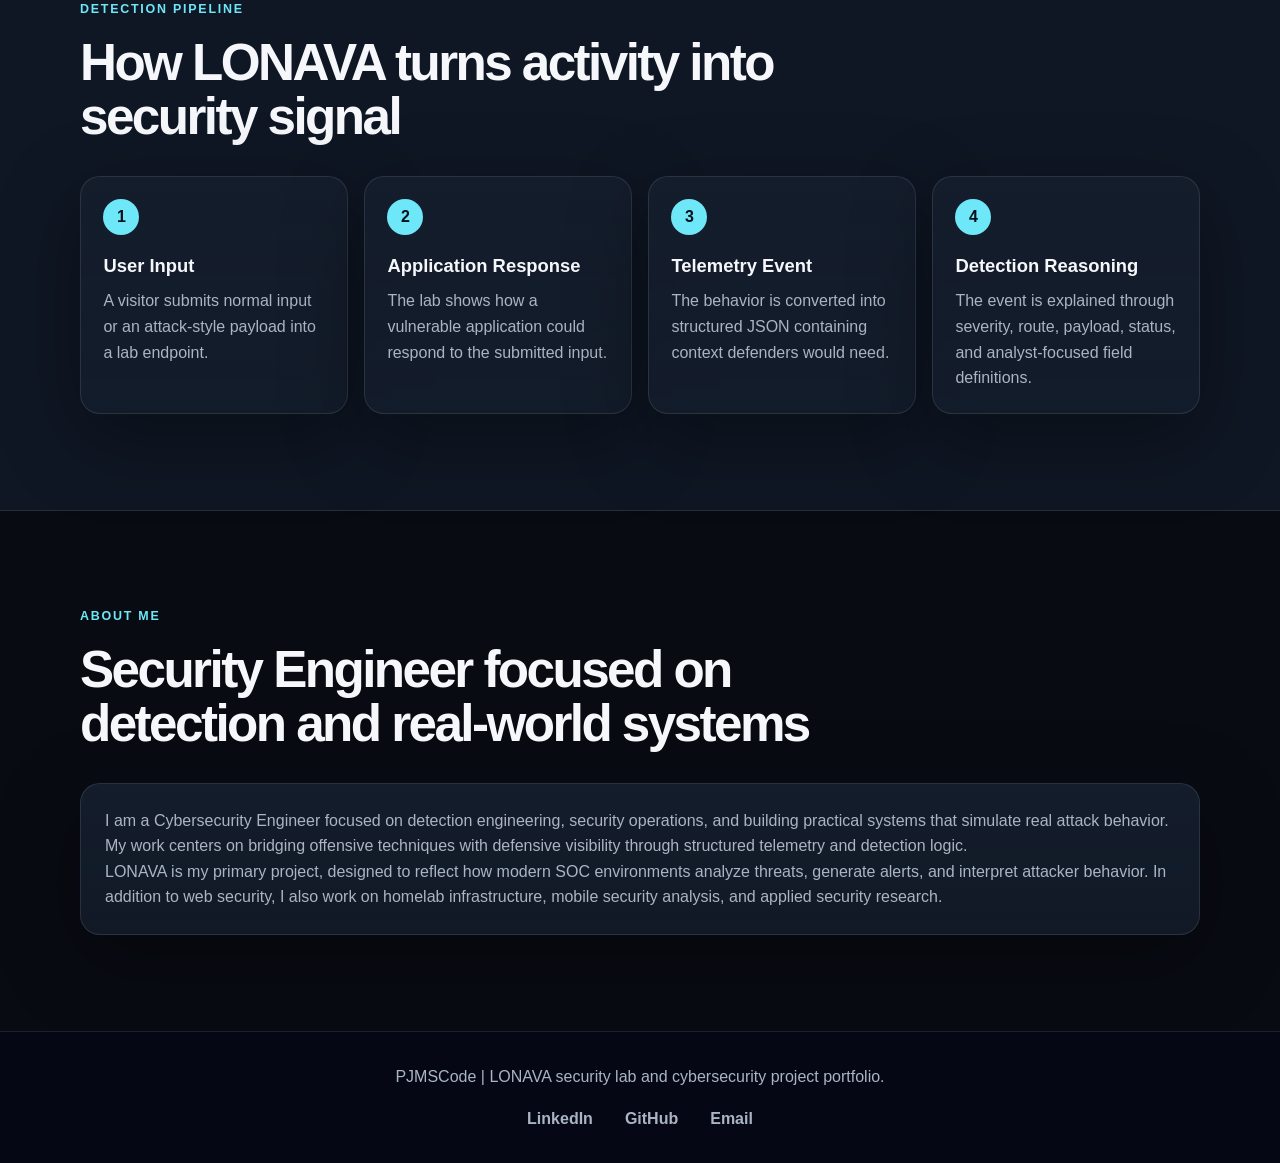
==== commit a3f03a9c: "feat: Add Projects dropdown menu with homelab, mobile security, and capstone pages Also Replace Cont" ====
--- a/index.html
+++ b/index.html
@@ -3,17 +3,17 @@
 <head>
   <meta charset="UTF-8" />
   <meta name="viewport" content="width=device-width, initial-scale=1.0" />
-  <title>PJMSCode</title>
+  <title>PJMSCode | Security Engineering Portfolio</title>
   <link rel="stylesheet" href="style.css" />
 </head>
 <body>
   <header class="site-header">
     <nav class="navbar">
-      <div class="logo">PJMSCode</div>
+      <a class="logo" href="index.html">PJMSCode</a>
+
       <div class="nav-links">
-        <a href="#overview">Overview</a>
         <div class="dropdown">
-          <button class="dropdown-toggle" type="button">Attack Types</button>
+          <button class="dropdown-toggle">Attack Labs</button>
 
           <div class="dropdown-menu">
             <a href="attacks/sql-injection.html">SQL Injection</a>
@@ -22,25 +22,30 @@
             <a href="attacks/path-traversal.html">Path Traversal</a>
           </div>
         </div>
-        <a href="#telemetry">Telemetry</a>
-        <a href="#detections">Detections</a>
-
-        <button id="theme-toggle" class="theme-toggle" type="button">
-          Light Mode
-        </button>
+        <div class="dropdown">
+          <button class="dropdown-toggle">Projects</button>
+
+          <div class="dropdown-menu">
+            <a href="projects/homelab.html">Homelab</a>
+            <a href="projects/mobile-security.html">Mobile Security</a>
+            <a href="projects/capstone.html">Capstone</a>
+          </div>
+        </div>
+        <a href="#contact">About Me</a>
+        <button id="theme-toggle" class="theme-toggle" type="button">Light Mode</button>
       </div>
     </nav>
 
     <section class="hero">
-      <p class="eyebrow">Detection Engineering Portfolio Project</p>
-      <h1>Simulated Web Attacks. Structured Security Logs. Custom Detection Rules.</h1>
+      <p class="eyebrow">Security Engineering Portfolio</p>
+      <h1>LONAVA</h1>
       <p class="hero-text">
-        LONAVA is a security engineering project that simulates common web application attack attempts,
-        records each event as JSON telemetry, and analyzes the activity with Python-based detection logic.
+        An interactive web security and detection engineering lab built to simulate attack behavior, generate structured telemetry, and explain how defenders turn suspicious activity into actionable alerts.
       </p>
+
       <div class="hero-buttons">
-        <a class="button primary" href="#telemetry">View Sample Log</a>
-        <a class="button secondary" href="#detections">See Detection Flow</a>
+        <a class="button primary" href="attacks/sql-injection.html">Open SQL Injection Lab</a>
+        <a class="button secondary" href="#projects">View Projects</a>
       </div>
     </section>
   </header>
@@ -48,121 +53,179 @@
   <main>
     <section id="overview" class="section">
       <div class="section-heading">
-        <p class="eyebrow">Project Overview</p>
-        <h2>Built to demonstrate practical security engineering skills</h2>
-      </div>
+        <p class="eyebrow">Featured Lab</p>
+        <h2>Built around attack simulation, telemetry, and detection logic</h2>
+      </div>
+
       <div class="card-grid three-columns">
         <article class="card">
           <h3>Attack Simulation</h3>
-          <p>Models common web attack attempts inspired by training labs such as SQL injection, XSS, brute force login attempts, and path traversal.</p>
-        </article>
+          <p>
+            LONAVA provides hands-on labs for common web attack patterns such as SQL injection, XSS, brute force activity, and path traversal.
+          </p>
+        </article>
+
         <article class="card">
           <h3>Security Telemetry</h3>
-          <p>Each attack attempt is converted into structured JSON logs containing timestamps, routes, payloads, source IPs, severity, and MITRE mapping.</p>
-        </article>
-        <article class="card">
-          <h3>Detection Logic</h3>
-          <p>Python detection rules inspect the generated logs and produce analyst-friendly alerts for suspicious behavior.</p>
-        </article>
-      </div>
-    </section>
-
-    <section id="attacks" class="section dark-section">
-      <div class="section-heading">
-        <p class="eyebrow">Attack Coverage</p>
-        <h2>Initial attack types tracked by the lab</h2>
-      </div>
+          <p>
+            Each lab is designed to show what defenders would log, including payloads, routes, severity, result counts, and detection reasoning.
+          </p>
+        </article>
+
+        <article class="card">
+          <h3>Analyst Training</h3>
+          <p>
+            The site explains why each field matters, helping connect offensive behavior to SOC workflows and detection engineering decisions.
+          </p>
+        </article>
+      </div>
+    </section>
+
+    <section class="section dark-section">
+      <div class="section-heading">
+        <p class="eyebrow">Attack Labs</p>
+        <h2>Explore the LONAVA learning modules</h2>
+      </div>
+
       <div class="attack-list">
-        <div class="attack-item">
-          <span class="severity high">High</span>
-          <div>
-            <h3>SQL Injection Attempt</h3>
-            <p>Detects suspicious input patterns such as tautologies, comment operators, and payloads targeting database queries.</p>
-          </div>
-        </div>
-        <div class="attack-item">
-          <span class="severity medium">Medium</span>
-          <div>
-            <h3>Cross-Site Scripting Attempt</h3>
-            <p>Identifies script tags, event handlers, encoded payloads, and suspicious HTML injection attempts.</p>
-          </div>
-        </div>
-        <div class="attack-item">
-          <span class="severity high">High</span>
+        <a class="attack-item" href="attacks/sql-injection.html">
+          <span class="severity high">Live</span>
+          <div>
+            <h3>SQL Injection</h3>
+            <p>Search a simulated Pokémon database, test vulnerable query behavior, and inspect generated detection telemetry.</p>
+          </div>
+        </a>
+
+        <a class="attack-item" href="attacks/xss.html">
+          <span class="severity medium">Planned</span>
+          <div>
+            <h3>Cross-Site Scripting</h3>
+            <p>Review script injection attempts, suspicious input patterns, and browser-side security telemetry.</p>
+          </div>
+        </a>
+
+        <a class="attack-item" href="attacks/brute-force.html">
+          <span class="severity medium">Planned</span>
           <div>
             <h3>Brute Force Login</h3>
-            <p>Flags repeated failed login attempts from the same source IP or username within a short time window.</p>
-          </div>
-        </div>
-        <div class="attack-item">
-          <span class="severity medium">Medium</span>
+            <p>Track repeated failed login attempts and learn how frequency-based detection logic identifies credential attacks.</p>
+          </div>
+        </a>
+
+        <a class="attack-item" href="attacks/path-traversal.html">
+          <span class="severity medium">Planned</span>
           <div>
             <h3>Path Traversal</h3>
-            <p>Detects attempts to access unauthorized files using traversal patterns such as ../ or encoded directory sequences.</p>
-          </div>
-        </div>
-      </div>
-    </section>
-
-    <section id="telemetry" class="section">
-      <div class="section-heading">
-        <p class="eyebrow">JSON Telemetry</p>
-        <h2>Example attack log format</h2>
-      </div>
-      <pre class="code-block"><code>{
-  "timestamp": "2026-05-01T22:45:12Z",
-  "source_ip": "192.168.1.50",
-  "username": "guest",
-  "event_type": "sql_injection_attempt",
-  "route": "/search",
-  "payload": "' OR '1'='1",
-  "severity": "high",
-  "mitre_attack": "T1190",
-  "user_agent": "Mozilla/5.0",
-  "status": "blocked"
-}</code></pre>
-    </section>
-
-    <section id="detections" class="section">
+            <p>Analyze attempts to access unauthorized files through traversal patterns and encoded directory sequences.</p>
+          </div>
+        </a>
+      </div>
+    </section>
+
+    <section id="projects" class="section">
+      <div class="section-heading">
+        <p class="eyebrow">Project Portfolio</p>
+        <h2>Security projects under PJMSCode</h2>
+      </div>
+
+      <div class="card-grid two-columns">
+        <article class="card">
+          <h3>LONAVA</h3>
+          <p>
+            Interactive detection engineering lab focused on web attack simulation, JSON telemetry, and analyst education.
+          </p>
+          <a class="button secondary" href="attacks/sql-injection.html">View Lab</a>
+        </article>
+
+        <article class="card">
+          <h3>Mobile Security Analysis</h3>
+          <p>
+            Case study space for mobile application security research, reverse engineering notes, credential exposure findings, and remediation takeaways.
+          </p>
+          <a class="button secondary" href="#contact">Coming Soon</a>
+        </article>
+
+        <article class="card">
+          <h3>Capstone Project</h3>
+          <p>
+            Case study space for documenting the problem, technical approach, security impact, and lessons learned from the capstone build.
+          </p>
+          <a class="button secondary" href="#contact">Coming Soon</a>
+        </article>
+
+        <article class="card">
+          <h3>Homelab</h3>
+          <p>
+            Multi-network security lab with AD, DNS, SIEM, and segmented environments designed to simulate enterprise infrastructure and detection workflows.
+          </p>
+          <a class="button secondary" href="projects/homelab.html">Coming Soon</a>
+        </article>
+      </div>
+    </section>
+
+    <section class="section dark-section">
       <div class="section-heading">
         <p class="eyebrow">Detection Pipeline</p>
-        <h2>How LONAVA turns events into alerts</h2>
-      </div>
+        <h2>How LONAVA turns activity into security signal</h2>
+      </div>
+
       <div class="pipeline">
         <div class="pipeline-step">
           <span>1</span>
-          <h3>Simulate Request</h3>
-          <p>A user submits input to a vulnerable demo route.</p>
-        </div>
+          <h3>User Input</h3>
+          <p>A visitor submits normal input or an attack-style payload into a lab endpoint.</p>
+        </div>
+
         <div class="pipeline-step">
           <span>2</span>
-          <h3>Generate Log</h3>
-          <p>The request is normalized into a structured JSON event.</p>
-        </div>
+          <h3>Application Response</h3>
+          <p>The lab shows how a vulnerable application could respond to the submitted input.</p>
+        </div>
+
         <div class="pipeline-step">
           <span>3</span>
-          <h3>Run Rule Engine</h3>
-          <p>Python detection rules inspect the event for suspicious behavior.</p>
-        </div>
+          <h3>Telemetry Event</h3>
+          <p>The behavior is converted into structured JSON containing context defenders would need.</p>
+        </div>
+
         <div class="pipeline-step">
           <span>4</span>
-          <h3>Create Alert</h3>
-          <p>The detection engine outputs a clear alert with severity and reasoning.</p>
-        </div>
+          <h3>Detection Reasoning</h3>
+          <p>The event is explained through severity, route, payload, status, and analyst-focused field definitions.</p>
+        </div>
+      </div>
+    </section>
+
+    <section id="contact" class="section">
+      <div class="section-heading">
+        <p class="eyebrow">About Me</p>
+        <h2>Security Engineer focused on detection and real-world systems</h2>
+      </div>
+
+      <div class="card">
+        <p>
+          I am a Cybersecurity Engineer focused on detection engineering, security operations, and building practical systems that simulate real attack behavior. My work centers on bridging offensive techniques with defensive visibility through structured telemetry and detection logic.
+        </p>
+
+        <p>
+          LONAVA is my primary project, designed to reflect how modern SOC environments analyze threats, generate alerts, and interpret attacker behavior. In addition to web security, I also work on homelab infrastructure, mobile security analysis, and applied security research.
+        </p>
       </div>
     </section>
   </main>
 
   <footer class="footer">
-    <p>LONAVA | Built for detection engineering, web security, and security telemetry practice.</p>
-
-        <div class="footer-links">
-      <a href="https://www.linkedin.com/in/pj-james/" target="_blank">LinkedIn</a>
-      <a href="https://github.com/PJMSCode" target="_blank">GitHub</a>
-      <a href="mailto:pjames.csec@gmial.com">Email</a>
+    <div class="footer-content">
+      <p>PJMSCode | LONAVA security lab and cybersecurity project portfolio.</p>
+
+      <div class="footer-links">
+        <a href="https://www.linkedin.com/in/YOUR-LINKEDIN" target="_blank">LinkedIn</a>
+        <a href="https://github.com/YOUR-GITHUB" target="_blank">GitHub</a>
+        <a href="mailto:YOUR-EMAIL@example.com">Email</a>
+      </div>
+    </div>
   </footer>
 
   <script src="js/theme-toggle.js"></script>
 </body>
-
 </html>
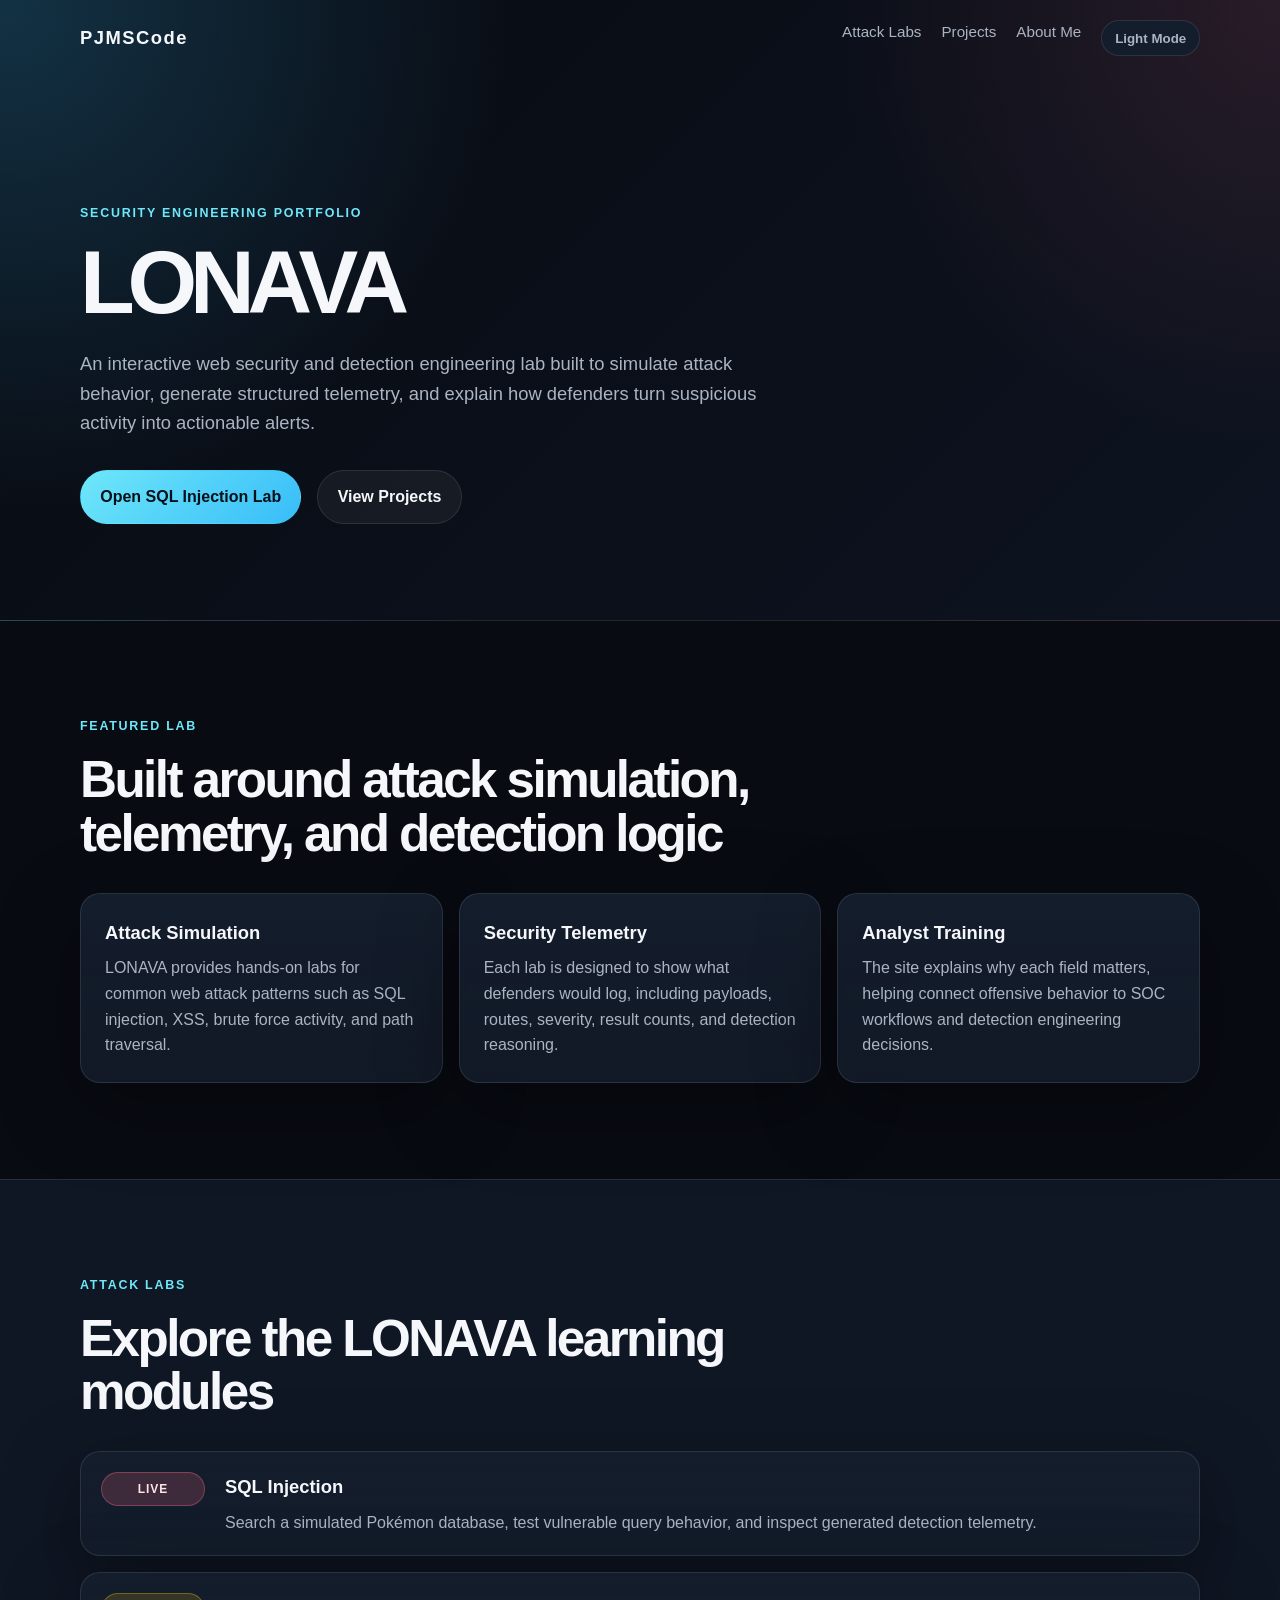
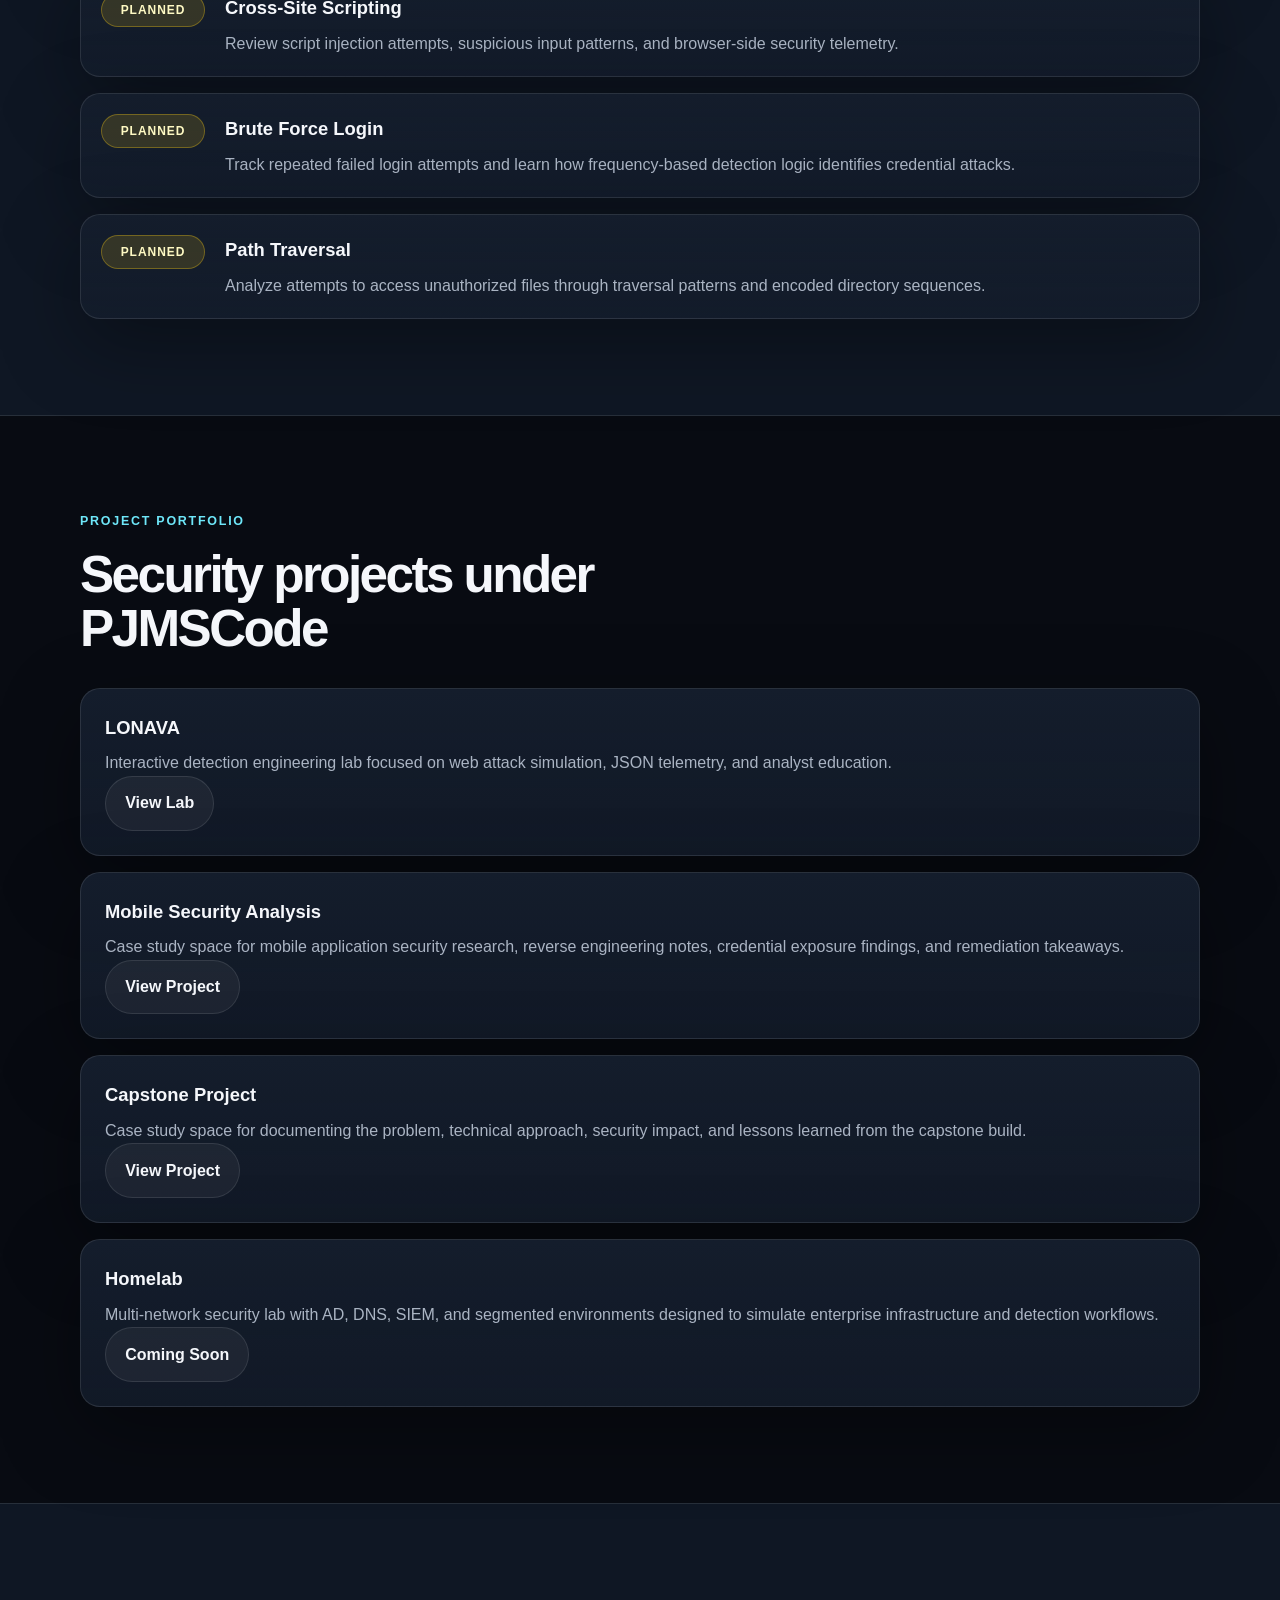
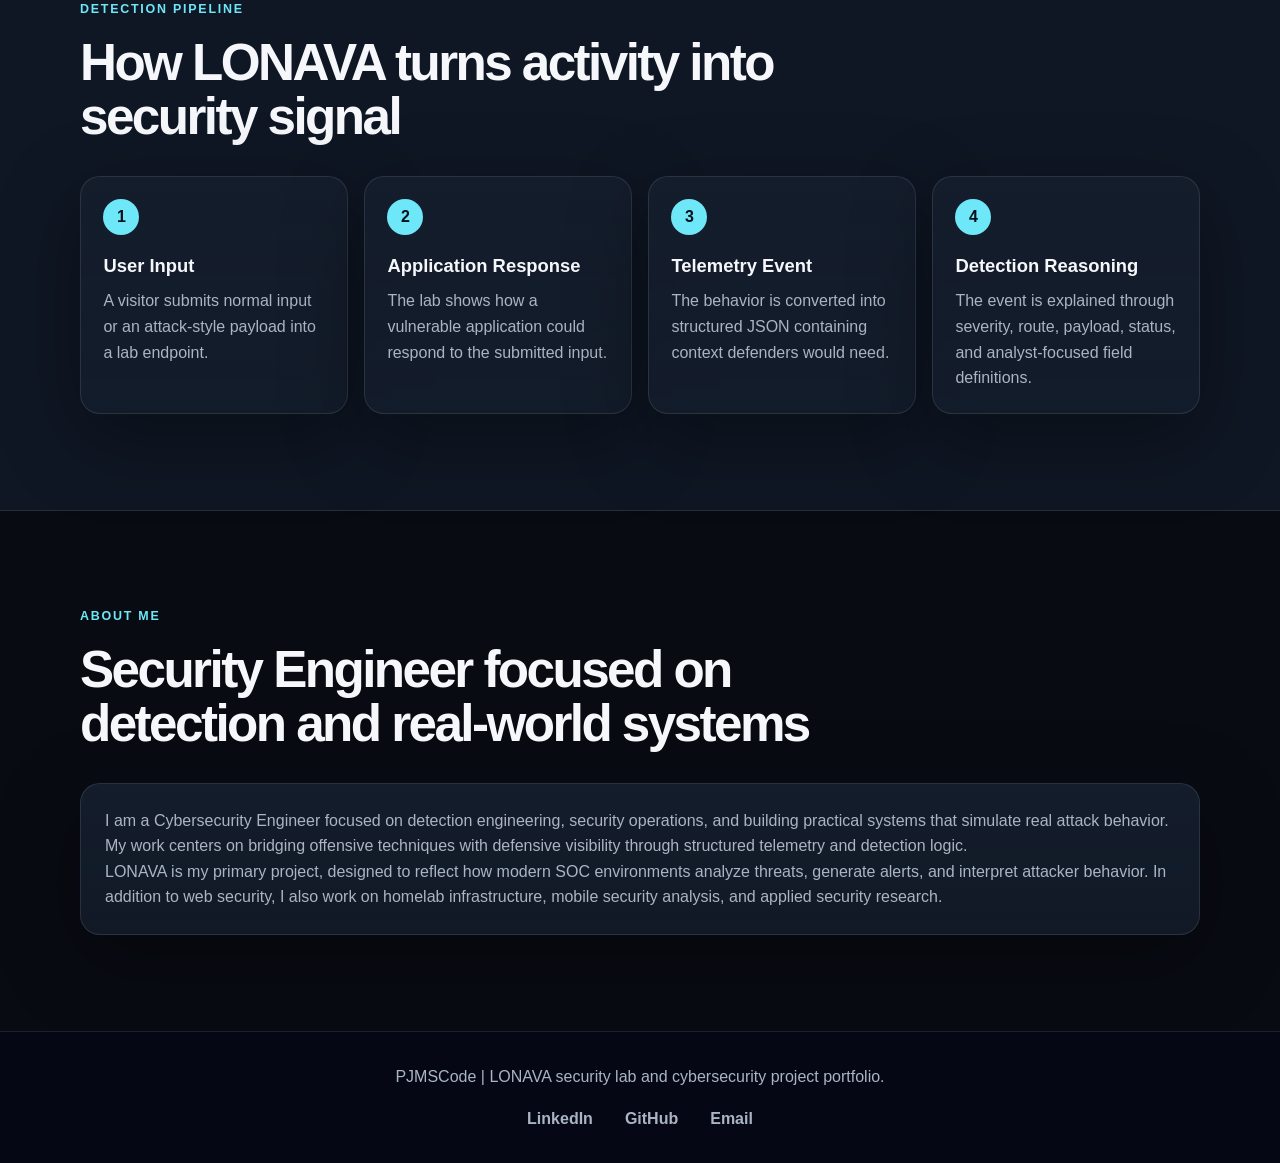
==== commit ab782b43: "Update index.html" ====
--- a/index.html
+++ b/index.html
@@ -17,23 +17,24 @@
 
           <div class="dropdown-menu">
             <a href="attacks/sql-injection.html">SQL Injection</a>
-            <a href="attacks/xss.html">XSS</a>
-            <a href="attacks/brute-force.html">Brute Force</a>
-            <a href="attacks/path-traversal.html">Path Traversal</a>
+            <!-- <a href="attacks/xss.html">XSS</a> --> 
+            <!-- <a href="attacks/brute-force.html">Brute Force</a> -->
+            <!-- <a href="attacks/path-traversal.html">Path Traversal</a> -->
           </div>
         </div>
         <div class="dropdown">
           <button class="dropdown-toggle">Projects</button>
 
           <div class="dropdown-menu">
-            <a href="projects/homelab.html">Homelab</a>
+            <!-- <a href="projects/homelab.html">Homelab</a> -->
             <a href="projects/mobile-security.html">Mobile Security</a>
             <a href="projects/capstone.html">Capstone</a>
           </div>
         </div>
         <a href="#contact">About Me</a>
-        <button id="theme-toggle" class="theme-toggle" type="button">Light Mode</button>
-      </div>
+        
+          <button id="theme-toggle" class="theme-toggle" type="button">Light Mode</button>
+        </div>
     </nav>
 
     <section class="hero">
@@ -142,7 +143,7 @@
           <p>
             Case study space for mobile application security research, reverse engineering notes, credential exposure findings, and remediation takeaways.
           </p>
-          <a class="button secondary" href="#contact">Coming Soon</a>
+          <a class="button secondary" href="projects/mobile-security.html">View Project</a>
         </article>
 
         <article class="card">
@@ -150,7 +151,7 @@
           <p>
             Case study space for documenting the problem, technical approach, security impact, and lessons learned from the capstone build.
           </p>
-          <a class="button secondary" href="#contact">Coming Soon</a>
+          <a class="button secondary" href="projects/capstone.html">View Project</a>
         </article>
 
         <article class="card">
@@ -219,9 +220,9 @@
       <p>PJMSCode | LONAVA security lab and cybersecurity project portfolio.</p>
 
       <div class="footer-links">
-        <a href="https://www.linkedin.com/in/YOUR-LINKEDIN" target="_blank">LinkedIn</a>
-        <a href="https://github.com/YOUR-GITHUB" target="_blank">GitHub</a>
-        <a href="mailto:YOUR-EMAIL@example.com">Email</a>
+        <a href="https://www.linkedin.com/in/pj-james/" target="_blank">LinkedIn</a>
+        <a href="https://github.com/PJMSCode" target="_blank">GitHub</a>
+        <a href="mailto:pjames.csec@gmail.com">Email</a>
       </div>
     </div>
   </footer>
